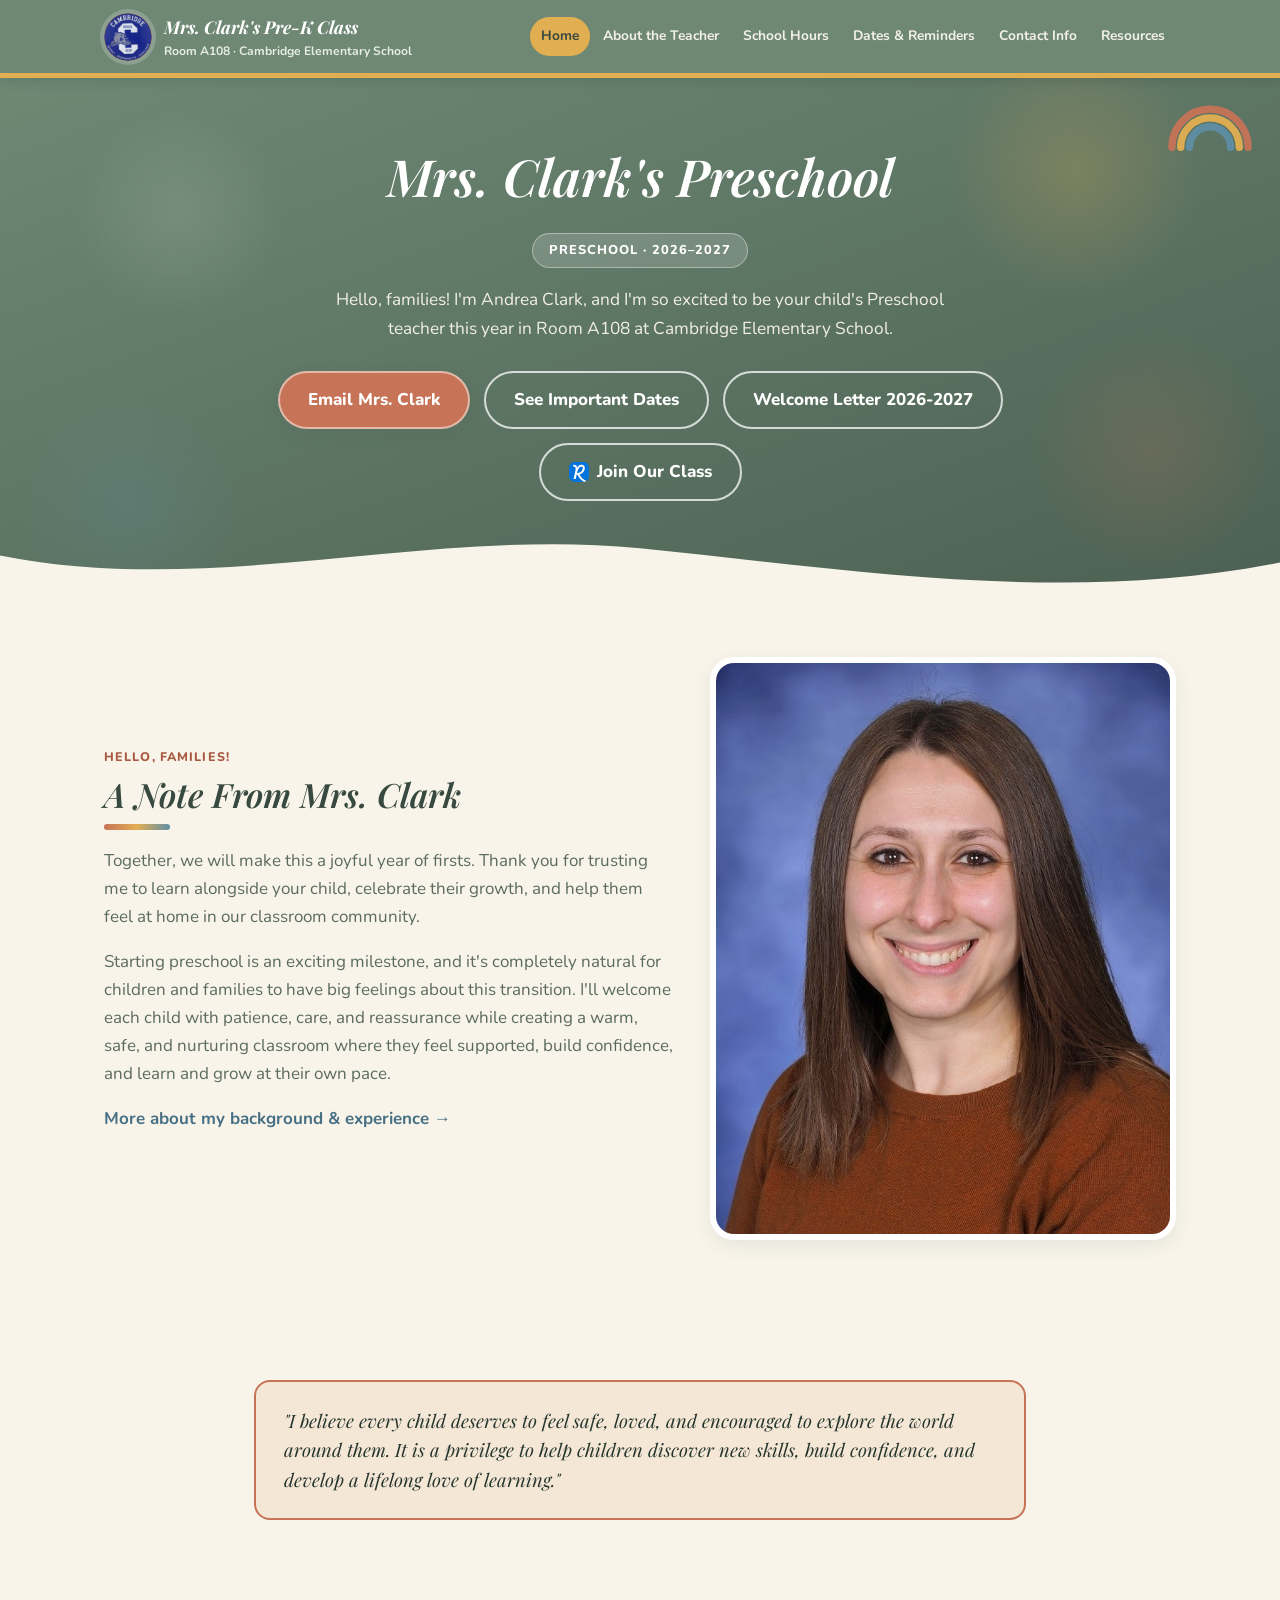
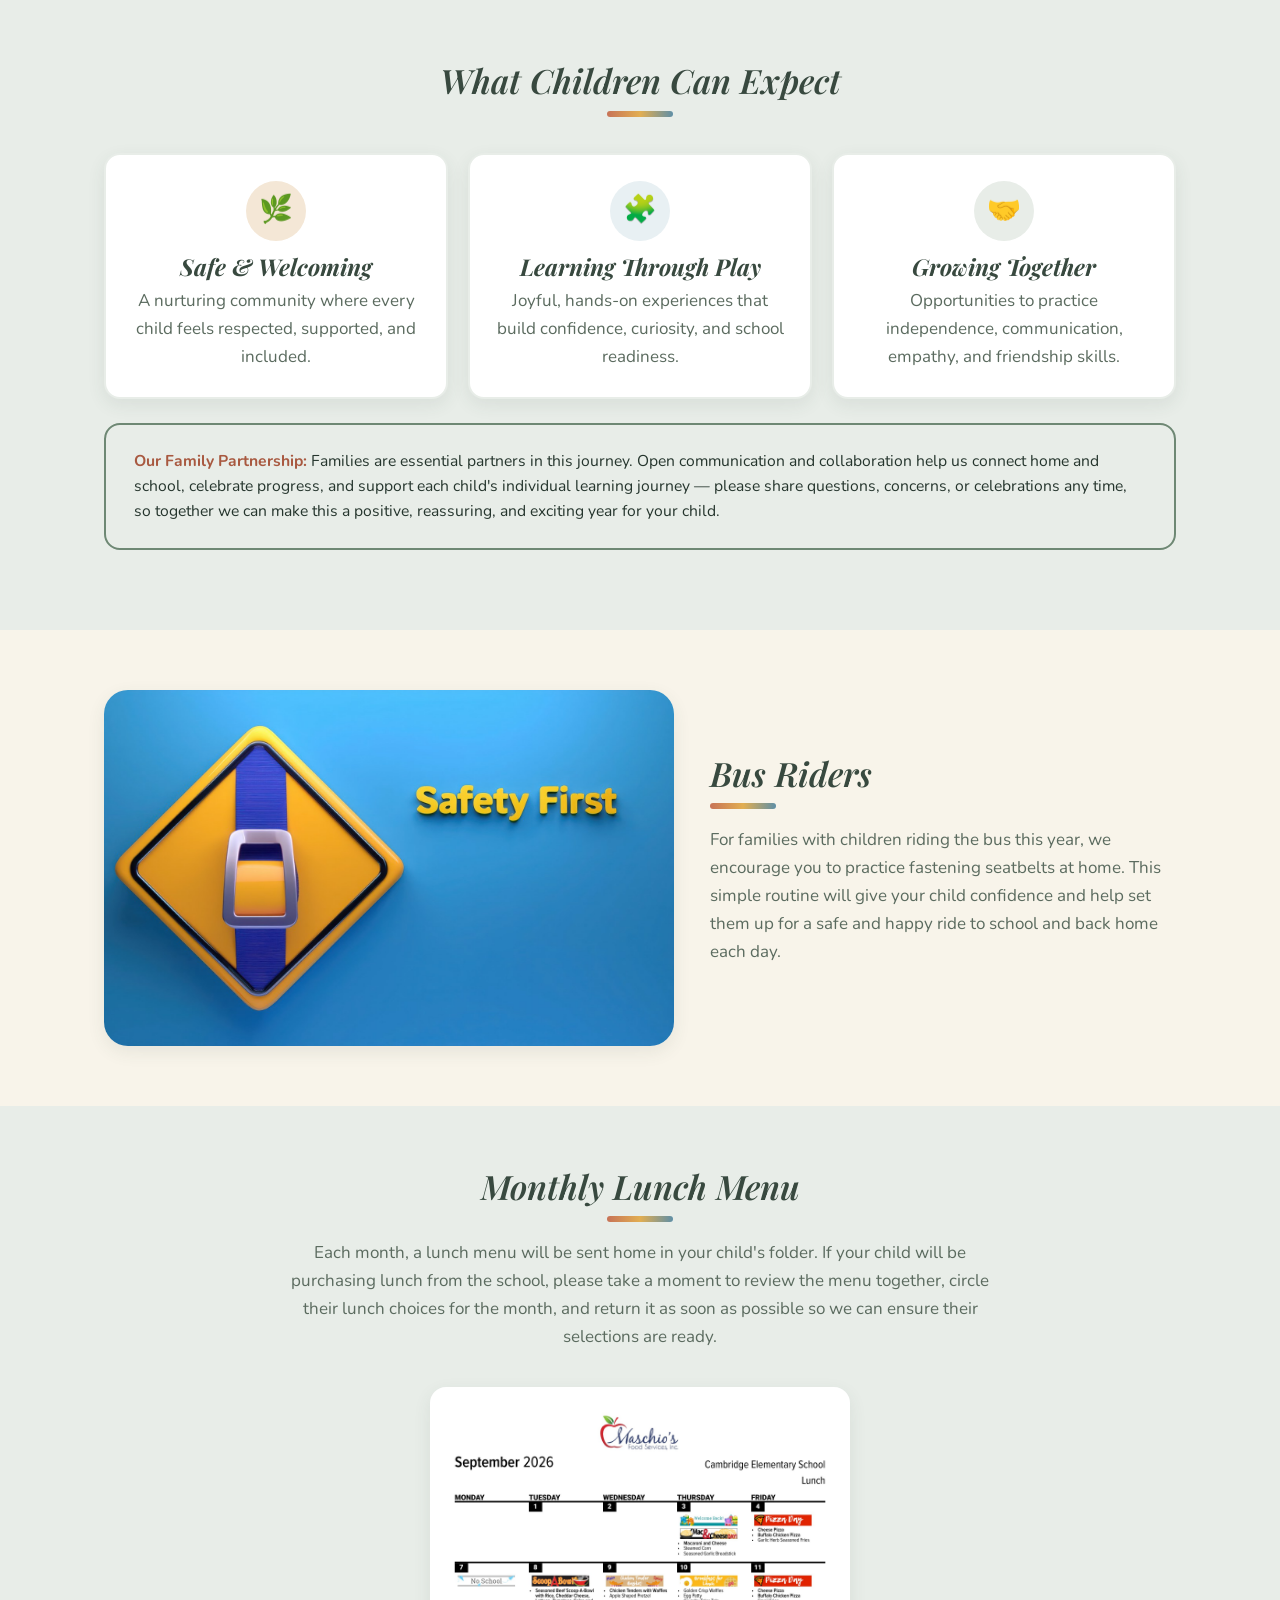
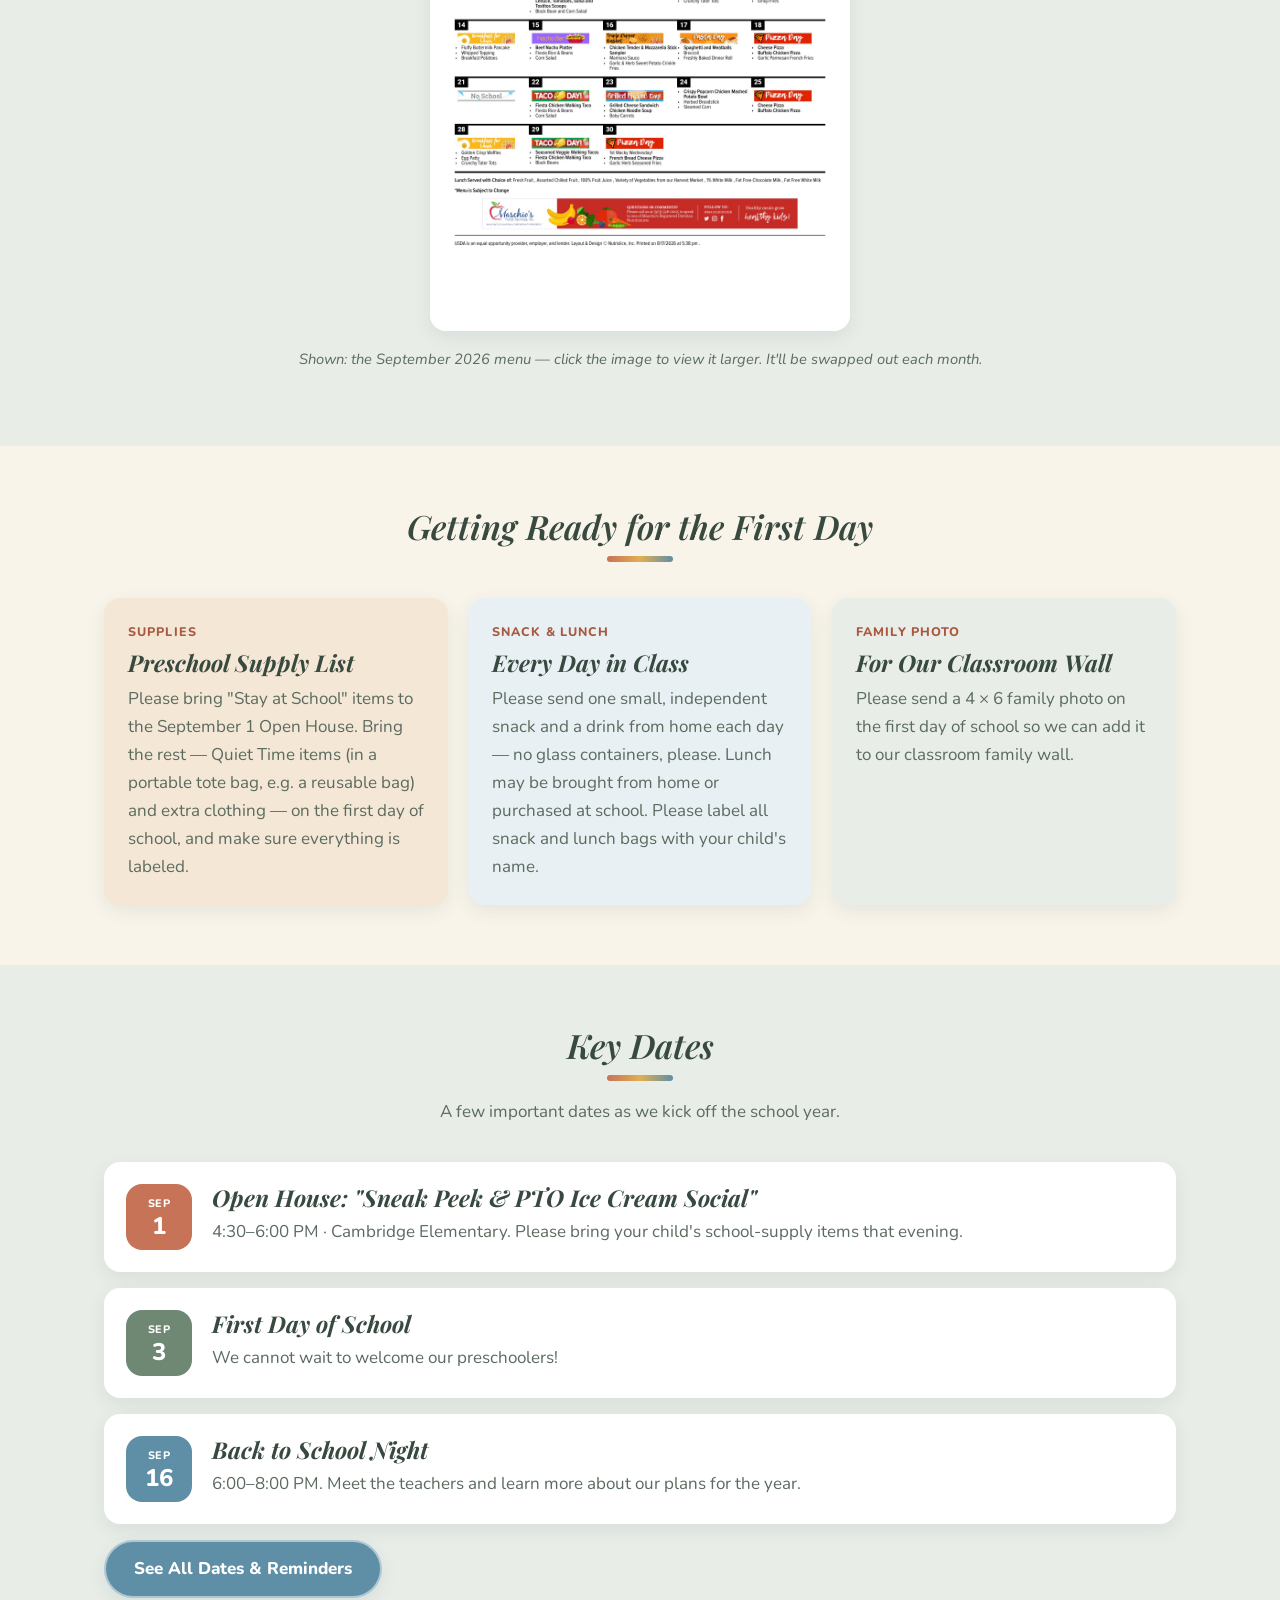
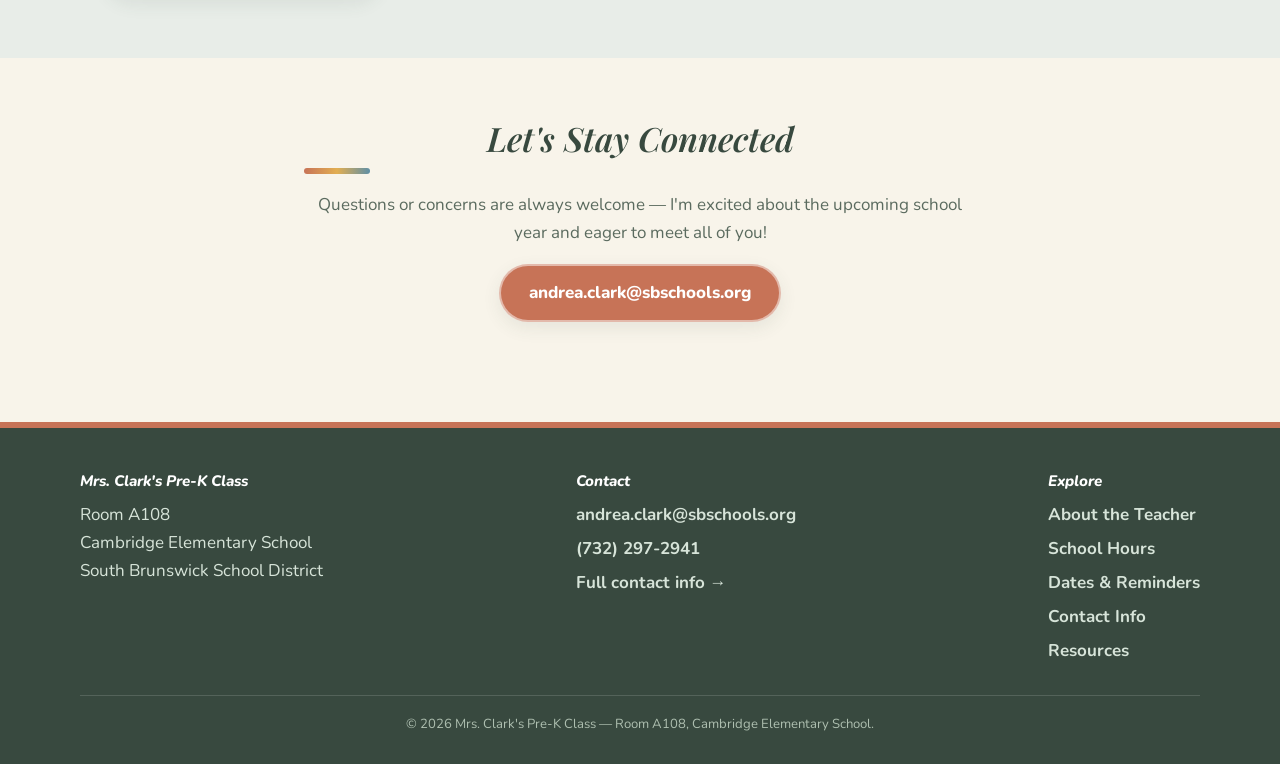
==== index.html @ 6cc3decf "Add files via upload" ====
<!DOCTYPE html>
<html lang="en">
<head>
  <meta charset="UTF-8">
  <meta name="viewport" content="width=device-width, initial-scale=1">

  <!-- Google tag (gtag.js) -->
  <script async src="https://www.googletagmanager.com/gtag/js?id=G-9L7TG3CD97"></script>
  <script>
    window.dataLayer = window.dataLayer || [];
    function gtag(){dataLayer.push(arguments);}
    gtag('js', new Date());

    gtag('config', 'G-9L7TG3CD97');
  </script>

  <link rel="icon" href='data:image/svg+xml,<svg xmlns="http://www.w3.org/2000/svg" viewBox="0 0 100 100"><text y=".9em" font-size="90">🌈</text></svg>'>
  <meta name="theme-color" content="#6e8874">
  <title>Mrs. Clark's Pre-K Class — Room A108 | Cambridge Elementary School</title>
  <meta name="description" content="Meet Mrs. Clark and welcome to Preschool, Room A108, Cambridge Elementary School, South Brunswick School District — 2026-2027.">
  <meta name="robots" content="noindex, nofollow, noarchive, noimageindex">
  <link rel="preconnect" href="https://fonts.googleapis.com">
  <link href="https://fonts.googleapis.com/css2?family=Nunito:wght@400;600;700;800&family=Playfair+Display:ital,wght@400;600;700&display=swap" rel="stylesheet">
  <link rel="stylesheet" href="assets/style.css">
</head>
<body>
  <a class="skip-link" href="#main">Skip to content</a>

  <header class="site-header">
    <div class="nav-bar">
      <a class="brand" href="index.html">
        <span class="brand-badge" aria-hidden="true"><img src="assets/img/cambridge-cougar-logo.png" alt="Cambridge Elementary Cougars logo" style="width:100%;height:100%;object-fit:cover;border-radius:50%;"></span>
        <span class="brand-text">
          <span class="brand-title">Mrs. Clark's Pre-K Class</span>
          <span class="brand-sub">Room A108 · Cambridge Elementary School</span>
        </span>
      </a>
      <button class="nav-toggle" aria-label="Toggle navigation" aria-expanded="false">☰ Menu</button>
      <nav class="main-nav" aria-label="Primary">
        <ul>
          <li><a href="index.html">Home</a></li>
          <li><a href="about.html">About the Teacher</a></li>
          <li><a href="school-hours.html">School Hours</a></li>
          <li><a href="dates-reminders.html">Dates &amp; Reminders</a></li>
          <li><a href="contact.html">Contact Info</a></li>
          <li><a href="resources.html">Resources</a></li>
        </ul>
      </nav>
    </div>
  </header>

  <main id="main">

    <section class="hero">
      <svg class="rainbow-deco" viewBox="0 0 120 70" width="88" height="52" xmlns="http://www.w3.org/2000/svg" aria-hidden="true" focusable="false">
        <path d="M8 64 A52 52 0 0 1 112 64" fill="none" stroke="#c77357" stroke-width="10" stroke-linecap="round"/>
        <path d="M20 64 A40 40 0 0 1 100 64" fill="none" stroke="#e2ae52" stroke-width="10" stroke-linecap="round"/>
        <path d="M32 64 A28 28 0 0 1 88 64" fill="none" stroke="#5f8fa6" stroke-width="10" stroke-linecap="round"/>
      </svg>
      <div class="hero-inner">
        <h1>Mrs. Clark's Preschool</h1>
        <span class="eyebrow">Preschool · 2026–2027</span>
        <p class="lead">Hello, families! I'm Andrea Clark, and I'm so excited to be your child's Preschool teacher this year in Room A108 at Cambridge Elementary School.</p>
        <div class="btn-row">
          <a class="btn" href="mailto:andrea.clark@sbschools.org">Email Mrs. Clark</a>
          <a class="btn btn-outline" href="dates-reminders.html">See Important Dates</a>
          <a class="btn btn-outline" href="assets/docs/welcome-letter-2026-2027.pdf" target="_blank" rel="noopener">Welcome Letter 2026-2027</a>
          <a class="btn btn-outline" href="https://www.remind.com/join/ee7f7a6" target="_blank" rel="noopener">
            <img src="assets/img/remind-logo.png" alt="" width="20" height="20" style="border-radius:5px; display:inline-block;">
            Join Our Class
          </a>
        </div>
      </div>
      <div class="hero-wave" aria-hidden="true">
        <svg viewBox="0 0 1440 80" preserveAspectRatio="none" xmlns="http://www.w3.org/2000/svg">
          <path d="M0,32 C240,80 480,0 720,24 C960,48 1200,88 1440,40 L1440,80 L0,80 Z" fill="#f8f4ea"></path>
        </svg>
      </div>
    </section>

    <section class="section">
      <div class="container">
        <div class="two-col">
          <div>
            <span class="eyebrow-label">Hello, Families!</span>
            <h2>A Note From Mrs. Clark</h2>
            <p>Together, we will make this a joyful year of firsts. Thank you for trusting me to learn alongside your child, celebrate their growth, and help them feel at home in our classroom community.</p>
            <p>Starting preschool is an exciting milestone, and it's completely natural for children and families to have big feelings about this transition. I'll welcome each child with patience, care, and reassurance while creating a warm, safe, and nurturing classroom where they feel supported, build confidence, and learn and grow at their own pace.</p>
            <p><a href="about.html">More about my background &amp; experience →</a></p>
          </div>
          <img src="assets/img/mrs-clark-photo.jpg" alt="Mrs. Andrea Clark, Preschool Teacher" style="border-radius: var(--radius-lg); box-shadow: var(--shadow-card); border: 6px solid var(--white); aspect-ratio: 4/5; object-fit: cover; width: 100%;">
        </div>
      </div>
    </section>

    <section class="section">
      <div class="container" style="max-width:820px;">
        <div class="notice">
          "I believe every child deserves to feel safe, loved, and encouraged to explore the world around them. It is a privilege to help children discover new skills, build confidence, and develop a lifelong love of learning."
        </div>
      </div>
    </section>

    <section class="section alt">
      <div class="container">
        <div class="section-head">
          <h2>What Children Can Expect</h2>
        </div>
        <div class="info-grid">
          <div class="info-card">
            <span class="ico">🌿</span>
            <h3>Safe &amp; Welcoming</h3>
            <p style="margin:0;">A nurturing community where every child feels respected, supported, and included.</p>
          </div>
          <div class="info-card">
            <span class="ico">🧩</span>
            <h3>Learning Through Play</h3>
            <p style="margin:0;">Joyful, hands-on experiences that build confidence, curiosity, and school readiness.</p>
          </div>
          <div class="info-card">
            <span class="ico">🤝</span>
            <h3>Growing Together</h3>
            <p style="margin:0;">Opportunities to practice independence, communication, empathy, and friendship skills.</p>
          </div>
        </div>
        <div class="notice plain" style="margin-top:24px;">
          <strong>Our Family Partnership:</strong> Families are essential partners in this journey. Open communication and collaboration help us connect home and school, celebrate progress, and support each child's individual learning journey — please share questions, concerns, or celebrations any time, so together we can make this a positive, reassuring, and exciting year for your child.
        </div>
      </div>
    </section>

    <section class="section">
      <div class="container">
        <div class="two-col">
          <img src="assets/img/bus-safety-first.jpg" alt="Safety First — buckle up seatbelt reminder" style="border-radius: var(--radius-lg); box-shadow: var(--shadow-card); width: 100%; aspect-ratio:16/10; object-fit: cover;">
          <div>
            <h2>Bus Riders</h2>
            <p>For families with children riding the bus this year, we encourage you to practice fastening seatbelts at home. This simple routine will give your child confidence and help set them up for a safe and happy ride to school and back home each day.</p>
          </div>
        </div>
      </div>
    </section>

    <section class="section alt">
      <div class="container">
        <div class="section-head">
          <h2>Monthly Lunch Menu</h2>
          <p>Each month, a lunch menu will be sent home in your child's folder. If your child will be purchasing lunch from the school, please take a moment to review the menu together, circle their lunch choices for the month, and return it as soon as possible so we can ensure their selections are ready.</p>
        </div>
        <a href="https://drive.google.com/file/d/1JPkrHawYGctj3LV858SD4v1z-2lKKpg9/view?usp=sharing" target="_blank" rel="noopener" style="max-width:420px; display:block; margin:0 auto;">
          <img src="assets/img/september-lunch-menu.jpg" alt="Cambridge Elementary School September 2026 Lunch Menu — click to view larger" style="width:100%; border-radius: var(--radius-md); box-shadow: var(--shadow-card);">
        </a>
        <p style="text-align:center; margin-top:16px; color:var(--ink-soft); font-size:0.92rem;"><em>Shown: the September 2026 menu — click the image to view it larger. It'll be swapped out each month.</em></p>
      </div>
    </section>

    <section class="section">
      <div class="container">
        <div class="section-head">
          <h2>Getting Ready for the First Day</h2>
        </div>
        <div class="pastel-grid">
          <div class="pastel-card peach">
            <span class="eyebrow-label">Supplies</span>
            <h3>Preschool Supply List</h3>
            <p>Please bring "Stay at School" items to the September 1 Open House. Bring the rest — Quiet Time items (in a portable tote bag, e.g. a reusable bag) and extra clothing — on the first day of school, and make sure everything is labeled.</p>
          </div>
          <div class="pastel-card blue">
            <span class="eyebrow-label">Snack &amp; Lunch</span>
            <h3>Every Day in Class</h3>
            <p>Please send one small, independent snack and a drink from home each day — no glass containers, please. Lunch may be brought from home or purchased at school. Please label all snack and lunch bags with your child's name.</p>
          </div>
          <div class="pastel-card mint">
            <span class="eyebrow-label">Family Photo</span>
            <h3>For Our Classroom Wall</h3>
            <p>Please send a 4 × 6 family photo on the first day of school so we can add it to our classroom family wall.</p>
          </div>
        </div>
      </div>
    </section>

    <section class="section alt">
      <div class="container">
        <div class="section-head">
          <h2>Key Dates</h2>
          <p>A few important dates as we kick off the school year.</p>
        </div>

        <div class="date-card">
          <div class="date-badge terracotta"><span class="dm">Sep</span><span class="dd">1</span></div>
          <div class="date-body">
            <h3>Open House: "Sneak Peek &amp; PTO Ice Cream Social"</h3>
            <p>4:30–6:00 PM · Cambridge Elementary. Please bring your child's school-supply items that evening.</p>
          </div>
        </div>

        <div class="date-card">
          <div class="date-badge sage"><span class="dm">Sep</span><span class="dd">3</span></div>
          <div class="date-body">
            <h3>First Day of School</h3>
            <p>We cannot wait to welcome our preschoolers!</p>
          </div>
        </div>

        <div class="date-card">
          <div class="date-badge dusty-blue"><span class="dm">Sep</span><span class="dd">16</span></div>
          <div class="date-body">
            <h3>Back to School Night</h3>
            <p>6:00–8:00 PM. Meet the teachers and learn more about our plans for the year.</p>
          </div>
        </div>

        <div class="btn-row" style="margin-top:8px; justify-content:flex-start;">
          <a class="btn" href="dates-reminders.html" style="background:var(--dusty-blue); color:#fff;">See All Dates &amp; Reminders</a>
        </div>
      </div>
    </section>

    <section class="section">
      <div class="container" style="max-width:720px; text-align:center;">
        <h2>Let's Stay Connected</h2>
        <p>Questions or concerns are always welcome — I'm excited about the upcoming school year and eager to meet all of you!</p>
        <div class="btn-row">
          <a class="btn" href="mailto:andrea.clark@sbschools.org">andrea.clark@sbschools.org</a>
        </div>
      </div>
    </section>

  </main>

  <footer class="site-footer">
    <div class="footer-inner">
      <div class="footer-col">
        <h4>Mrs. Clark's Pre-K Class</h4>
        <p style="color:#d7e4d9; margin:0;">Room A108<br>Cambridge Elementary School<br>South Brunswick School District</p>
      </div>
      <div class="footer-col">
        <h4>Contact</h4>
        <a href="mailto:andrea.clark@sbschools.org">andrea.clark@sbschools.org</a>
        <a href="tel:+17322972941">(732) 297-2941</a>
        <a href="contact.html">Full contact info →</a>
      </div>
      <div class="footer-col">
        <h4>Explore</h4>
        <a href="about.html">About the Teacher</a>
        <a href="school-hours.html">School Hours</a>
        <a href="dates-reminders.html">Dates &amp; Reminders</a>
        <a href="contact.html">Contact Info</a>
        <a href="resources.html">Resources</a>
      </div>
    </div>
    <div class="footer-bottom">
      &copy; <span id="year"></span> Mrs. Clark's Pre-K Class — Room A108, Cambridge Elementary School.
    </div>
  </footer>

  <script src="assets/main.js"></script>
  <script>document.getElementById('year').textContent = new Date().getFullYear();</script>
</body>
</html>
---- assets/style.css ----
/* =========================================================
   Mrs. Clark's Pre-K Class — Room A108
   Cambridge Elementary School, South Brunswick School District
   Boho, muted, preschool-friendly theme — palette pulled from the
   2026-2027 Welcome Letter (sage, terracotta, mustard, dusty blue).
   ========================================================= */

:root {
  --sage: #6e8874;
  --sage-dark: #4c6153;
  --sage-deep: #38493f;
  --terracotta: #c77357;
  --terracotta-dark: #a85940;
  --mustard: #e2ae52;
  --mustard-dark: #c68f37;
  --dusty-blue: #5f8fa6;
  --dusty-blue-dark: #477084;

  --cream: #f8f4ea;
  --pastel-mint: #e8ede8;
  --pastel-peach: #f4e7d6;
  --pastel-blue: #e8f0f3;
  --pastel-blush: #f7e9df;

  --ink: #25352d;
  --ink-soft: #5b6b5f;
  --white: #ffffff;

  --radius-lg: 24px;
  --radius-md: 16px;
  --radius-sm: 10px;
  --shadow-soft: 0 14px 32px rgba(56, 73, 63, 0.14);
  --shadow-card: 0 6px 18px rgba(56, 73, 63, 0.09);
  --max-width: 1120px;
}

* { box-sizing: border-box; }

html { scroll-behavior: smooth; }

body {
  margin: 0;
  font-family: "Nunito", "Segoe UI", Roboto, Helvetica, Arial, sans-serif;
  font-size: 17px;
  color: var(--ink);
  background: var(--cream);
  line-height: 1.65;
  -webkit-font-smoothing: antialiased;
}

h1, h2, h3, h4 {
  font-family: "Playfair Display", "Georgia", serif;
  font-style: italic;
  font-weight: 600;
  color: var(--sage-deep);
  line-height: 1.2;
  margin: 0 0 0.5em;
}

h1 { font-size: clamp(2.2rem, 4vw, 3.2rem); }
h2 { font-size: clamp(1.55rem, 3vw, 2.1rem); }
h3 { font-size: clamp(1.2rem, 2vw, 1.45rem); font-weight: 700; }

/* Soft rainbow squiggle under h2 — echoes the letter's rainbow mark */
h2::after {
  content: "";
  display: block;
  width: 66px;
  height: 6px;
  margin-top: 10px;
  border-radius: 999px;
  background: linear-gradient(90deg, var(--terracotta), var(--mustard), var(--dusty-blue));
}

.section-head h2::after { margin-left: auto; margin-right: auto; }
.card h2::after, .notice h2::after { display: none; }

p { margin: 0 0 1em; color: var(--ink-soft); }

a { color: var(--dusty-blue-dark); text-decoration: none; font-weight: 700; }
a:hover { text-decoration: underline; }

img { max-width: 100%; display: block; }

.container {
  max-width: var(--max-width);
  margin: 0 auto;
  padding: 0 24px;
}

.eyebrow-label {
  font-family: "Nunito", sans-serif;
  font-style: normal;
  font-weight: 800;
  font-size: 0.78rem;
  letter-spacing: 0.09em;
  text-transform: uppercase;
  color: var(--terracotta-dark);
  display: block;
  margin-bottom: 6px;
}

/* -------------------- Skip link -------------------- */
.skip-link {
  position: absolute;
  left: -999px;
  top: 0;
  background: var(--sage-deep);
  color: #fff;
  padding: 10px 16px;
  border-radius: 0 0 8px 0;
  z-index: 1000;
}
.skip-link:focus {
  left: 0;
}

/* -------------------- Header / Nav -------------------- */
.site-header {
  background: var(--sage);
  color: var(--white);
  position: sticky;
  top: 0;
  z-index: 100;
  box-shadow: 0 2px 12px rgba(0,0,0,0.12);
  border-bottom: 5px solid var(--mustard);
}

.nav-bar {
  display: flex;
  align-items: center;
  justify-content: space-between;
  gap: 16px;
  padding: 12px 24px;
  max-width: var(--max-width);
  margin: 0 auto;
}

.brand {
  display: flex;
  align-items: center;
  gap: 12px;
  color: var(--white);
  text-decoration: none;
}

.brand:hover { text-decoration: none; }

.brand-badge {
  width: 48px;
  height: 48px;
  border-radius: 50%;
  background: var(--mustard);
  color: var(--sage-deep);
  display: flex;
  align-items: center;
  justify-content: center;
  font-family: "Playfair Display", serif;
  font-style: italic;
  font-weight: 700;
  font-size: 1.2rem;
  flex-shrink: 0;
  box-shadow: 0 0 0 4px rgba(255,255,255,0.2);
}

.brand-text .brand-title {
  display: block;
  font-family: "Playfair Display", serif;
  font-style: italic;
  font-weight: 700;
  font-size: 1.1rem;
  color: var(--white);
}

.brand-text .brand-sub {
  display: block;
  font-family: "Nunito", sans-serif;
  font-size: 0.76rem;
  color: #e6ede4;
}

.nav-toggle {
  display: none;
  background: none;
  border: 2px solid rgba(255,255,255,0.4);
  border-radius: var(--radius-sm);
  color: var(--white);
  padding: 8px 10px;
  cursor: pointer;
  font-weight: 700;
}

.main-nav ul {
  list-style: none;
  display: flex;
  flex-wrap: wrap;
  gap: 2px;
  margin: 0;
  padding: 0;
}

.main-nav a {
  color: #f3f1e7;
  text-decoration: none;
  padding: 8px 11px;
  border-radius: 999px;
  font-weight: 700;
  font-size: 0.86rem;
  white-space: nowrap;
  transition: background 0.15s ease, color 0.15s ease, transform 0.15s ease;
  display: inline-block;
}

.main-nav a:hover,
.main-nav a:focus {
  background: rgba(255,255,255,0.16);
  text-decoration: none;
  transform: translateY(-1px);
}

.main-nav a.active {
  background: var(--mustard);
  color: var(--sage-deep);
}

/* -------------------- Hero -------------------- */
.hero {
  position: relative;
  color: var(--white);
  background: linear-gradient(160deg, var(--sage) 0%, var(--sage-dark) 100%);
  overflow: hidden;
}

.hero::after {
  content: "";
  position: absolute;
  inset: 0;
  background-image:
    radial-gradient(circle at 14% 26%, rgba(255,255,255,0.10) 0, transparent 9%),
    radial-gradient(circle at 84% 18%, rgba(226,174,82,0.22) 0, transparent 11%),
    radial-gradient(circle at 90% 72%, rgba(199,115,87,0.18) 0, transparent 10%),
    radial-gradient(circle at 10% 82%, rgba(95,143,166,0.20) 0, transparent 9%);
  pointer-events: none;
}

/* Soft wave divider along the bottom of the hero, in the page cream color */
.hero-wave {
  position: absolute;
  left: 0;
  right: 0;
  bottom: -1px;
  line-height: 0;
  z-index: 1;
}

.hero-wave svg { width: 100%; height: auto; display: block; }

.rainbow-deco {
  position: absolute;
  top: 22px;
  right: 26px;
  z-index: 1;
  opacity: 0.95;
}

@media (max-width: 640px) {
  .rainbow-deco { width: 64px; height: auto; top: 14px; right: 16px; }
}

.hero-inner {
  position: relative;
  z-index: 2;
  padding: 68px 24px 96px;
  text-align: center;
  max-width: 840px;
  margin: 0 auto;
}

.hero h1 { color: var(--white); }

.hero .eyebrow {
  display: inline-block;
  background: rgba(255,255,255,0.16);
  border: 1px solid rgba(255,255,255,0.38);
  padding: 6px 16px;
  border-radius: 999px;
  font-family: "Nunito", sans-serif;
  font-style: normal;
  font-weight: 800;
  font-size: 0.8rem;
  letter-spacing: 0.08em;
  text-transform: uppercase;
  margin-bottom: 18px;
}

.hero p.lead {
  color: #f2efe6;
  font-size: 1.08rem;
  max-width: 640px;
  margin: 0 auto 28px;
}

.page-hero {
  padding: 48px 24px 24px;
  text-align: center;
}

.page-hero .eyebrow { margin-bottom: 14px; }

/* -------------------- Buttons -------------------- */
.btn {
  display: inline-flex;
  align-items: center;
  gap: 8px;
  background: var(--terracotta);
  color: var(--white);
  font-family: "Nunito", sans-serif;
  font-weight: 800;
  padding: 13px 28px;
  border-radius: 999px;
  box-shadow: var(--shadow-card);
  transition: transform 0.15s ease, box-shadow 0.15s ease, background 0.15s ease;
  border: 2px solid rgba(255,255,255,0.5);
}

.btn:hover {
  background: var(--terracotta-dark);
  transform: translateY(-3px);
  text-decoration: none;
  box-shadow: var(--shadow-soft);
}

.btn.btn-outline {
  background: transparent;
  color: var(--white);
  border: 2px solid rgba(255,255,255,0.75);
  box-shadow: none;
}

.btn.btn-outline:hover {
  background: rgba(255,255,255,0.16);
}

.btn-row {
  display: flex;
  flex-wrap: wrap;
  gap: 14px;
  justify-content: center;
  margin-top: 8px;
}

/* -------------------- Resource links -------------------- */
.link-list {
  display: grid;
  grid-template-columns: repeat(auto-fit, minmax(240px, 1fr));
  gap: 16px;
  margin: 24px 0;
}

.link-card {
  display: flex;
  align-items: center;
  gap: 14px;
  background: var(--white);
  border: 2px solid var(--pastel-mint);
  border-radius: var(--radius-md);
  padding: 18px 20px;
  box-shadow: var(--shadow-card);
  font-weight: 800;
  color: var(--sage-deep);
  transition: transform 0.15s ease, border-color 0.15s ease;
}

.link-card:hover {
  border-color: var(--terracotta);
  text-decoration: none;
  transform: translateY(-3px);
}

.link-card .ico {
  font-size: 1.5rem;
  width: 46px;
  height: 46px;
  flex-shrink: 0;
  border-radius: 50%;
  display: inline-flex;
  align-items: center;
  justify-content: center;
  background: var(--pastel-blue);
}

.link-list .link-card:nth-child(3n+1) .ico { background: var(--pastel-peach); }
.link-list .link-card:nth-child(3n+2) .ico { background: var(--pastel-blue); }
.link-list .link-card:nth-child(3n+3) .ico { background: var(--pastel-mint); }

/* -------------------- Sections -------------------- */
.section {
  padding: 60px 24px;
  position: relative;
}

.section.alt {
  background: var(--pastel-mint);
}

.section-head {
  text-align: center;
  max-width: 700px;
  margin: 0 auto 36px;
}

.card {
  background: var(--white);
  border-radius: var(--radius-lg);
  padding: 32px;
  box-shadow: var(--shadow-card);
  border: 2px solid var(--pastel-mint);
  border-top: 6px solid var(--mustard);
}

.two-col {
  display: grid;
  grid-template-columns: 1.1fr 0.9fr;
  gap: 36px;
  align-items: center;
}

@media (max-width: 800px) {
  .two-col { grid-template-columns: 1fr; }
}

/* -------------------- Placeholder image tiles -------------------- */
.placeholder-tile {
  position: relative;
  border-radius: var(--radius-md);
  background: repeating-linear-gradient(135deg, var(--pastel-blue) 0 14px, #f6faf9 14px 28px);
  border: 3px dashed var(--terracotta);
  display: flex;
  flex-direction: column;
  align-items: center;
  justify-content: center;
  color: var(--ink-soft);
  font-weight: 700;
  text-align: center;
  padding: 18px;
  min-height: 160px;
  aspect-ratio: 4 / 3;
}

.placeholder-tile::before {
  content: "🖼️";
  font-size: 2.1rem;
  margin-bottom: 8px;
}

.placeholder-tile .ph-label {
  background: rgba(255,255,255,0.92);
  border-radius: var(--radius-sm);
  padding: 8px 12px;
  font-size: 0.85rem;
  max-width: 90%;
}

.gallery-grid {
  display: grid;
  grid-template-columns: repeat(auto-fill, minmax(180px, 1fr));
  gap: 16px;
  margin: 20px 0 8px;
}

.gallery-grid .placeholder-tile:nth-child(4n+1) { border-color: var(--terracotta); }
.gallery-grid .placeholder-tile:nth-child(4n+2) { border-color: var(--mustard-dark); }
.gallery-grid .placeholder-tile:nth-child(4n+3) { border-color: var(--sage); }
.gallery-grid .placeholder-tile:nth-child(4n+4) { border-color: var(--dusty-blue); }

/* -------------------- Info cards (education, experience, hours, etc.) -------------------- */
.info-grid {
  display: grid;
  grid-template-columns: repeat(auto-fit, minmax(240px, 1fr));
  gap: 20px;
  margin-top: 28px;
}

.info-card {
  background: var(--white);
  border-radius: var(--radius-md);
  padding: 26px;
  box-shadow: var(--shadow-card);
  border: 2px solid var(--pastel-mint);
  text-align: center;
}

.info-card .ico {
  font-size: 1.7rem;
  margin: 0 auto 12px;
  display: flex;
  align-items: center;
  justify-content: center;
  width: 60px;
  height: 60px;
  border-radius: 50%;
}

.info-grid .info-card:nth-child(3n+1) .ico { background: var(--pastel-peach); }
.info-grid .info-card:nth-child(3n+2) .ico { background: var(--pastel-blue); }
.info-grid .info-card:nth-child(3n+3) .ico { background: var(--pastel-mint); }

.info-card h3 { margin-bottom: 6px; }

.pastel-card {
  border-radius: var(--radius-md);
  padding: 24px;
  box-shadow: var(--shadow-card);
}
.pastel-card.peach { background: var(--pastel-peach); }
.pastel-card.blue { background: var(--pastel-blue); }
.pastel-card.mint { background: var(--pastel-mint); }
.pastel-card.blush { background: var(--pastel-blush); }
.pastel-card h3 { margin-bottom: 8px; }
.pastel-card p:last-child { margin-bottom: 0; }

.pastel-grid {
  display: grid;
  grid-template-columns: repeat(auto-fit, minmax(240px, 1fr));
  gap: 20px;
  margin-top: 8px;
}

/* -------------------- Quote / note callout -------------------- */
.notice {
  border-radius: var(--radius-md);
  padding: 24px 28px;
  background: var(--pastel-peach);
  border: 2px solid var(--terracotta);
  color: var(--ink);
  margin: 20px 0;
  font-family: "Playfair Display", serif;
  font-style: italic;
  font-size: 1.15rem;
  line-height: 1.6;
}

.notice strong { color: var(--terracotta-dark); }

.notice.info {
  background: var(--pastel-blue);
  border-color: var(--dusty-blue);
  font-family: "Nunito", sans-serif;
  font-style: normal;
  font-size: 1rem;
}
.notice.info strong { color: var(--dusty-blue-dark); }

.notice.plain {
  font-family: "Nunito", sans-serif;
  font-style: normal;
  font-size: 0.98rem;
  background: var(--pastel-mint);
  border-color: var(--sage);
}

/* -------------------- Date cards (Dates & Reminders) -------------------- */
.date-card {
  display: flex;
  gap: 20px;
  align-items: flex-start;
  background: var(--white);
  border-radius: var(--radius-md);
  padding: 22px;
  box-shadow: var(--shadow-card);
  margin-bottom: 16px;
}

.date-badge {
  width: 66px;
  height: 66px;
  border-radius: 16px;
  color: #fff;
  display: flex;
  flex-direction: column;
  align-items: center;
  justify-content: center;
  flex-shrink: 0;
  font-family: "Nunito", sans-serif;
}

.date-badge .dm {
  font-size: 0.68rem;
  font-weight: 800;
  letter-spacing: 0.06em;
  text-transform: uppercase;
}

.date-badge .dd {
  font-size: 1.5rem;
  font-weight: 800;
  line-height: 1.1;
}

.date-badge.terracotta { background: var(--terracotta); }
.date-badge.sage { background: var(--sage); }
.date-badge.dusty-blue { background: var(--dusty-blue); }

.date-body h3 { margin-bottom: 6px; }
.date-body p { margin-bottom: 0; }

@media (max-width: 560px) {
  .date-card { flex-direction: column; align-items: flex-start; }
}

/* -------------------- Footer -------------------- */
.site-footer {
  background: var(--sage-deep);
  color: #dce6de;
  padding: 44px 24px 28px;
  margin-top: 40px;
  border-top: 6px solid var(--terracotta);
}

.footer-inner {
  max-width: var(--max-width);
  margin: 0 auto;
  display: flex;
  flex-wrap: wrap;
  gap: 24px;
  justify-content: space-between;
}

.footer-col h4 {
  color: #fff;
  font-family: "Nunito", sans-serif;
  font-weight: 800;
  font-size: 0.95rem;
  margin-bottom: 10px;
}

.footer-col a {
  color: #d7e4d9;
  display: block;
  margin-bottom: 6px;
  font-weight: 700;
}

.footer-bottom {
  max-width: var(--max-width);
  margin: 24px auto 0;
  padding-top: 18px;
  border-top: 1px solid rgba(255,255,255,0.14);
  font-size: 0.82rem;
  color: #aebfb0;
  text-align: center;
}

@media (prefers-reduced-motion: reduce) {
  * { scroll-behavior: auto; }
}

/* -------------------- Responsive nav -------------------- */
@media (max-width: 860px) {
  .nav-toggle { display: inline-flex; align-items: center; justify-content: center; }

  .main-nav {
    display: none;
    width: 100%;
    order: 3;
  }

  .main-nav.open { display: block; }

  .main-nav ul {
    flex-direction: column;
    gap: 2px;
    padding: 10px 0 4px;
  }

  .main-nav a { display: block; }

  .nav-bar { flex-wrap: wrap; }
}
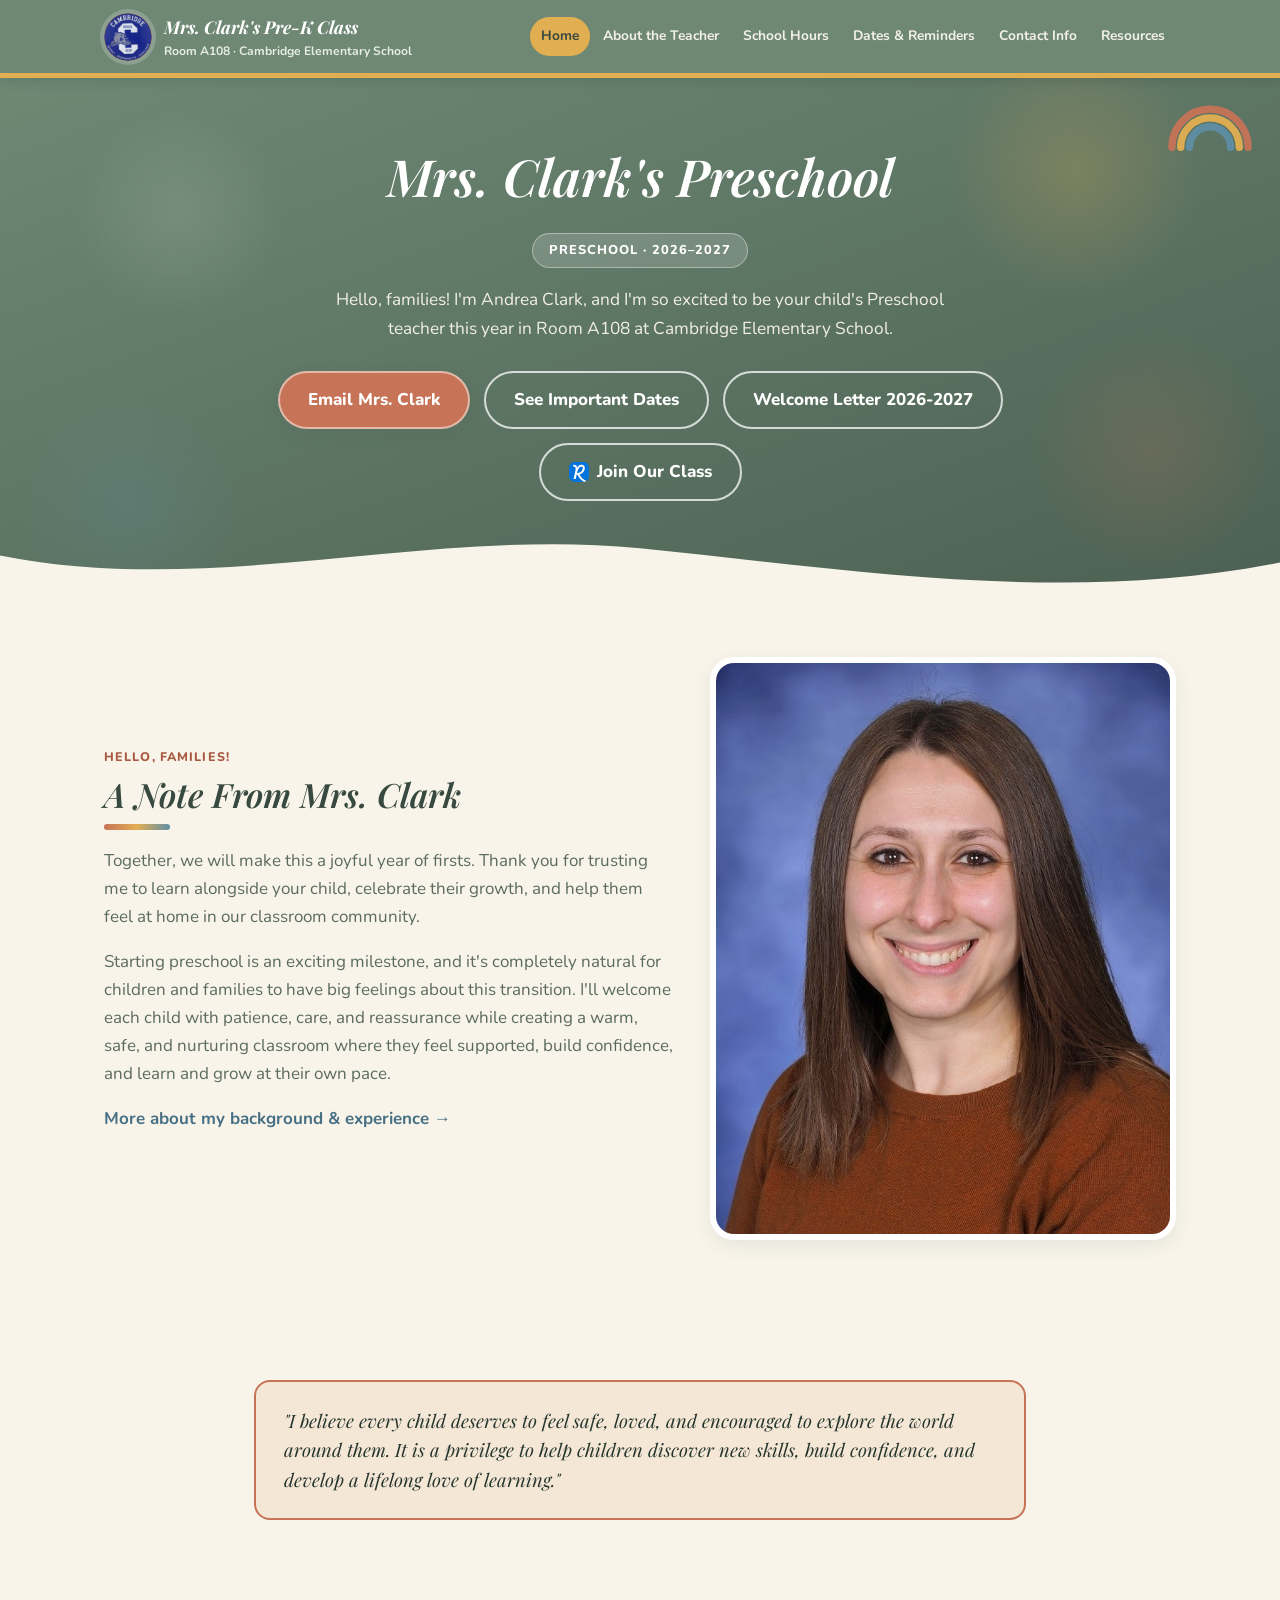
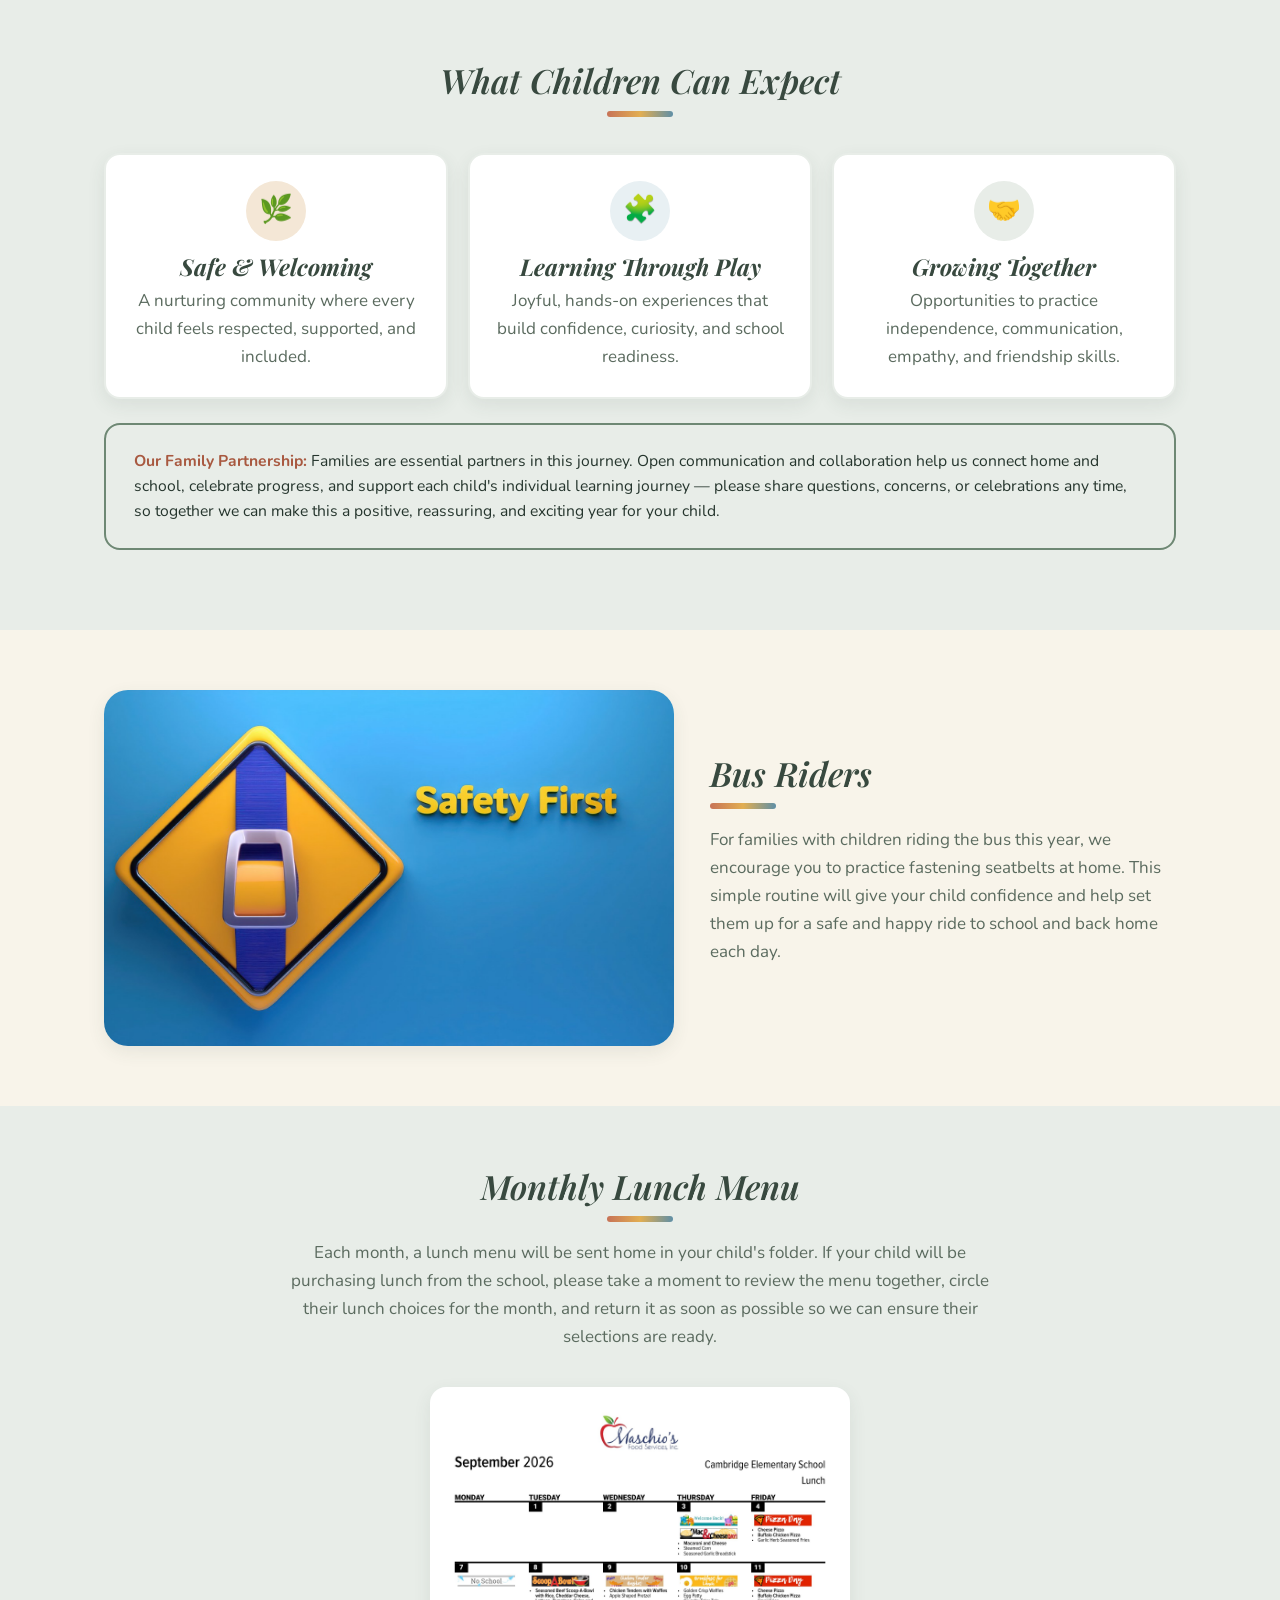
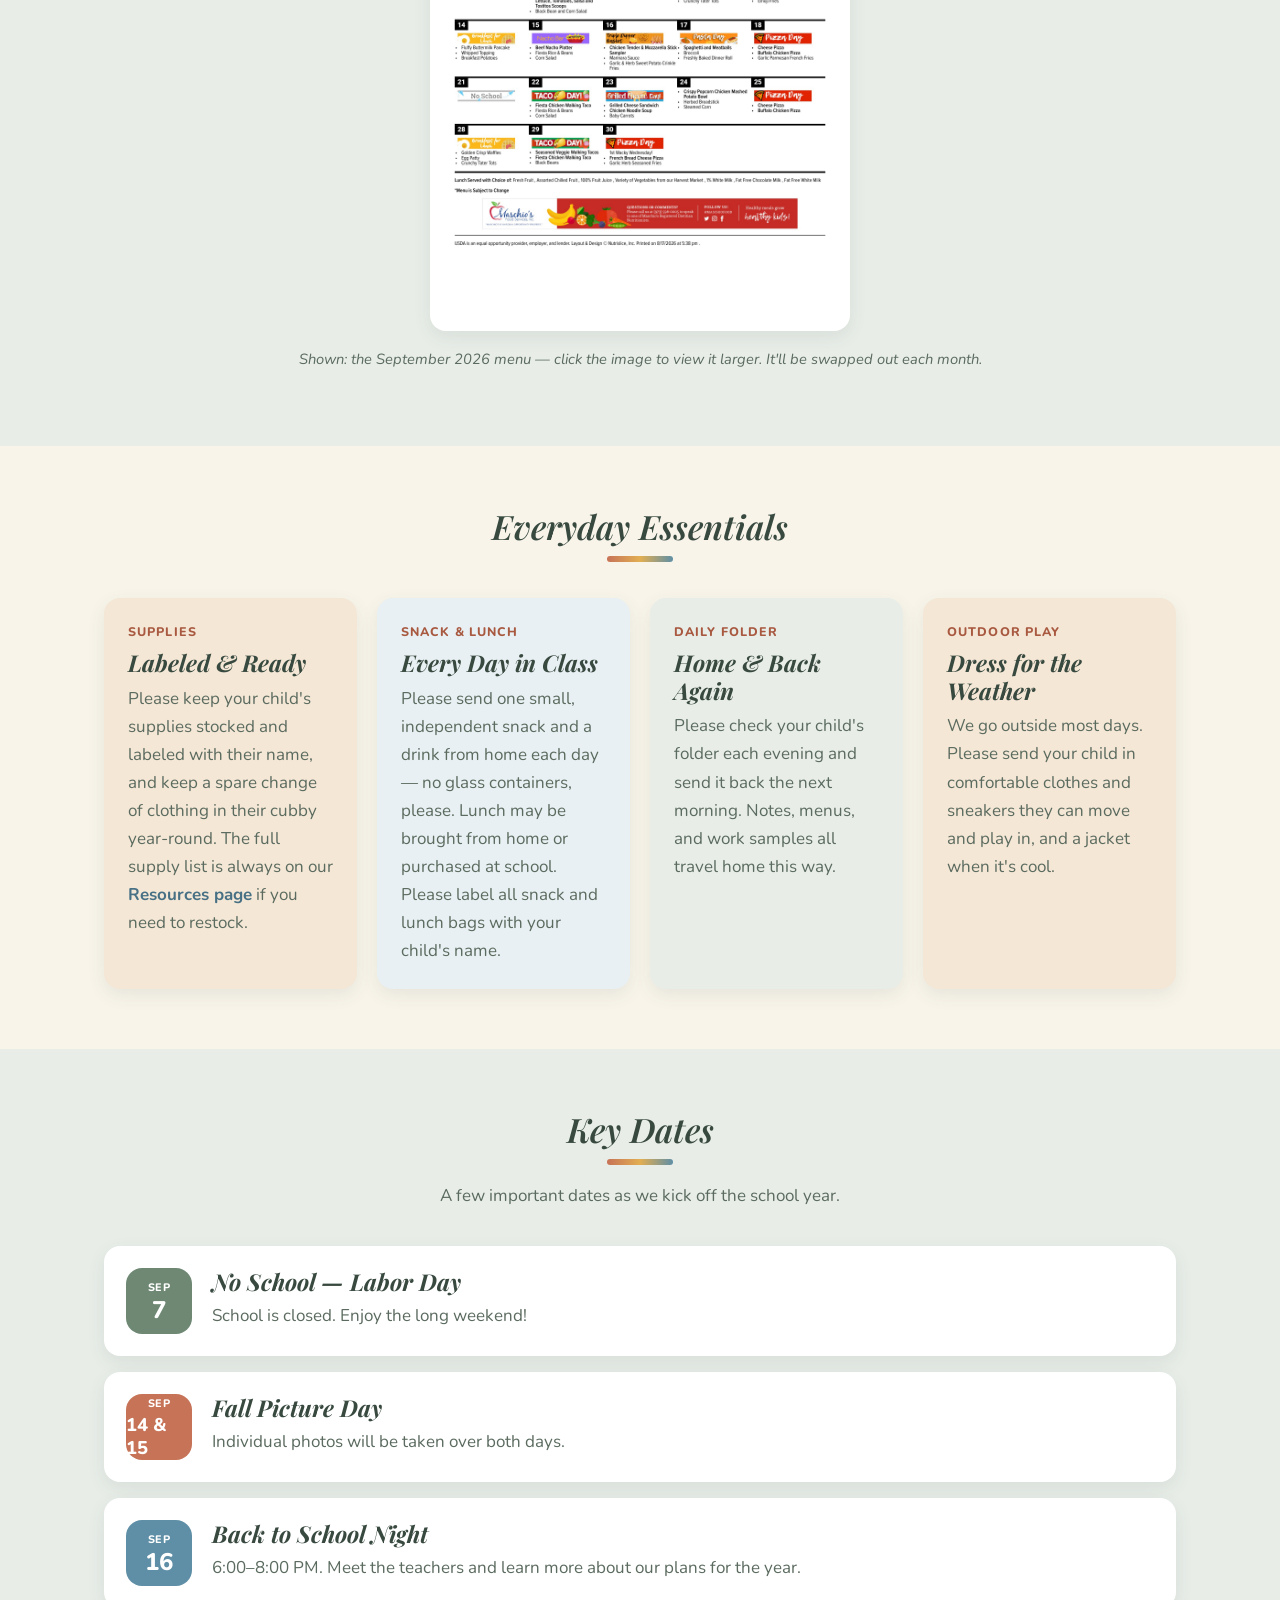
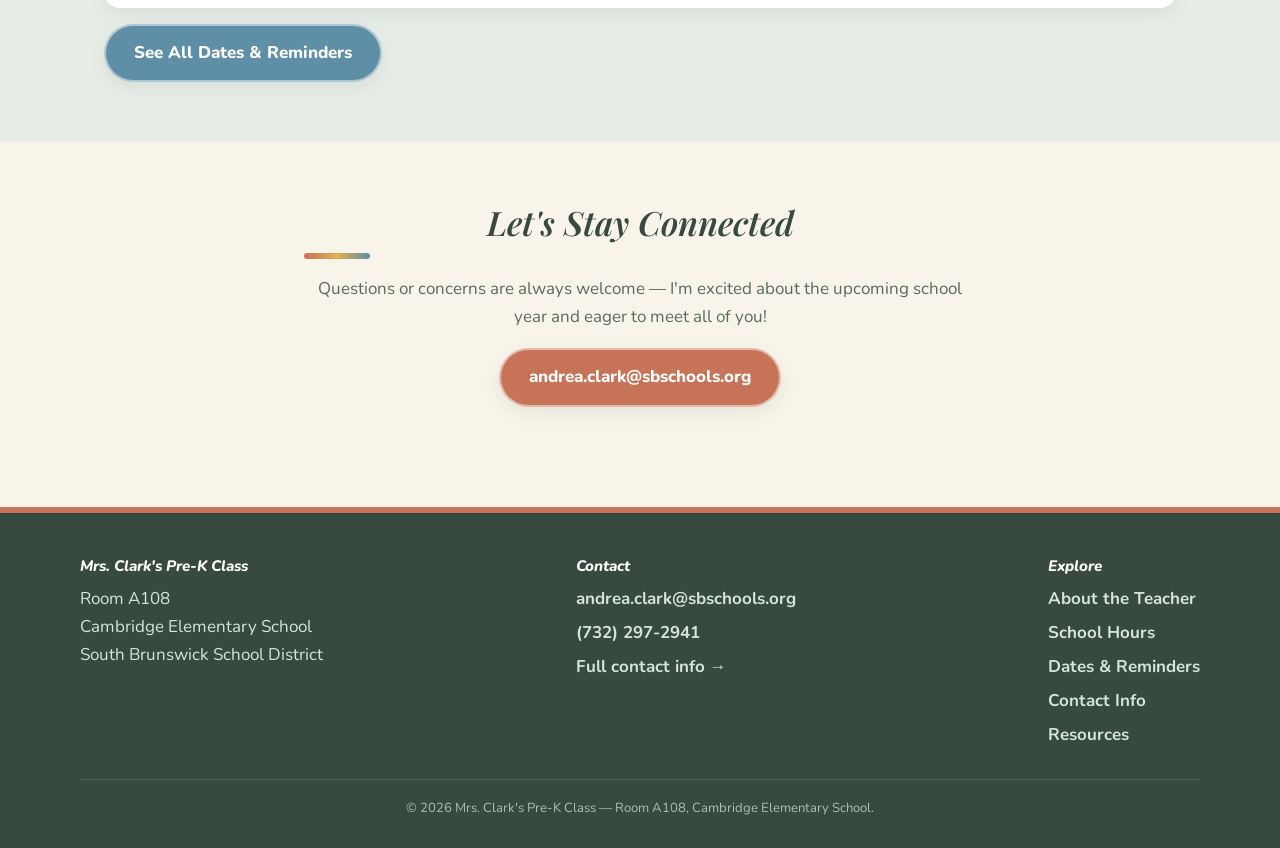
==== commit 9db1f4e3: "Add files via upload" ====
--- a/index.html
+++ b/index.html
@@ -157,13 +157,13 @@
     <section class="section">
       <div class="container">
         <div class="section-head">
-          <h2>Getting Ready for the First Day</h2>
-        </div>
-        <div class="pastel-grid">
+          <h2>Everyday Essentials</h2>
+        </div>
+        <div class="pastel-grid" style="grid-template-columns:repeat(auto-fit,minmax(220px,1fr));">
           <div class="pastel-card peach">
             <span class="eyebrow-label">Supplies</span>
-            <h3>Preschool Supply List</h3>
-            <p>Please bring "Stay at School" items to the September 1 Open House. Bring the rest — Quiet Time items (in a portable tote bag, e.g. a reusable bag) and extra clothing — on the first day of school, and make sure everything is labeled.</p>
+            <h3>Labeled &amp; Ready</h3>
+            <p>Please keep your child's supplies stocked and labeled with their name, and keep a spare change of clothing in their cubby year-round. The full supply list is always on our <a href="resources.html">Resources page</a> if you need to restock.</p>
           </div>
           <div class="pastel-card blue">
             <span class="eyebrow-label">Snack &amp; Lunch</span>
@@ -171,9 +171,14 @@
             <p>Please send one small, independent snack and a drink from home each day — no glass containers, please. Lunch may be brought from home or purchased at school. Please label all snack and lunch bags with your child's name.</p>
           </div>
           <div class="pastel-card mint">
-            <span class="eyebrow-label">Family Photo</span>
-            <h3>For Our Classroom Wall</h3>
-            <p>Please send a 4 × 6 family photo on the first day of school so we can add it to our classroom family wall.</p>
+            <span class="eyebrow-label">Daily Folder</span>
+            <h3>Home &amp; Back Again</h3>
+            <p>Please check your child's folder each evening and send it back the next morning. Notes, menus, and work samples all travel home this way.</p>
+          </div>
+          <div class="pastel-card peach">
+            <span class="eyebrow-label">Outdoor Play</span>
+            <h3>Dress for the Weather</h3>
+            <p>We go outside most days. Please send your child in comfortable clothes and sneakers they can move and play in, and a jacket when it's cool.</p>
           </div>
         </div>
       </div>
@@ -187,18 +192,18 @@
         </div>
 
         <div class="date-card">
-          <div class="date-badge terracotta"><span class="dm">Sep</span><span class="dd">1</span></div>
+          <div class="date-badge sage"><span class="dm">Sep</span><span class="dd">7</span></div>
           <div class="date-body">
-            <h3>Open House: "Sneak Peek &amp; PTO Ice Cream Social"</h3>
-            <p>4:30–6:00 PM · Cambridge Elementary. Please bring your child's school-supply items that evening.</p>
+            <h3>No School — Labor Day</h3>
+            <p>School is closed. Enjoy the long weekend!</p>
           </div>
         </div>
 
         <div class="date-card">
-          <div class="date-badge sage"><span class="dm">Sep</span><span class="dd">3</span></div>
+          <div class="date-badge terracotta"><span class="dm">Sep</span><span class="dd" style="font-size:1.15rem; line-height:1.25;">14 &amp; 15</span></div>
           <div class="date-body">
-            <h3>First Day of School</h3>
-            <p>We cannot wait to welcome our preschoolers!</p>
+            <h3>Fall Picture Day</h3>
+            <p>Individual photos will be taken over both days.</p>
           </div>
         </div>
 
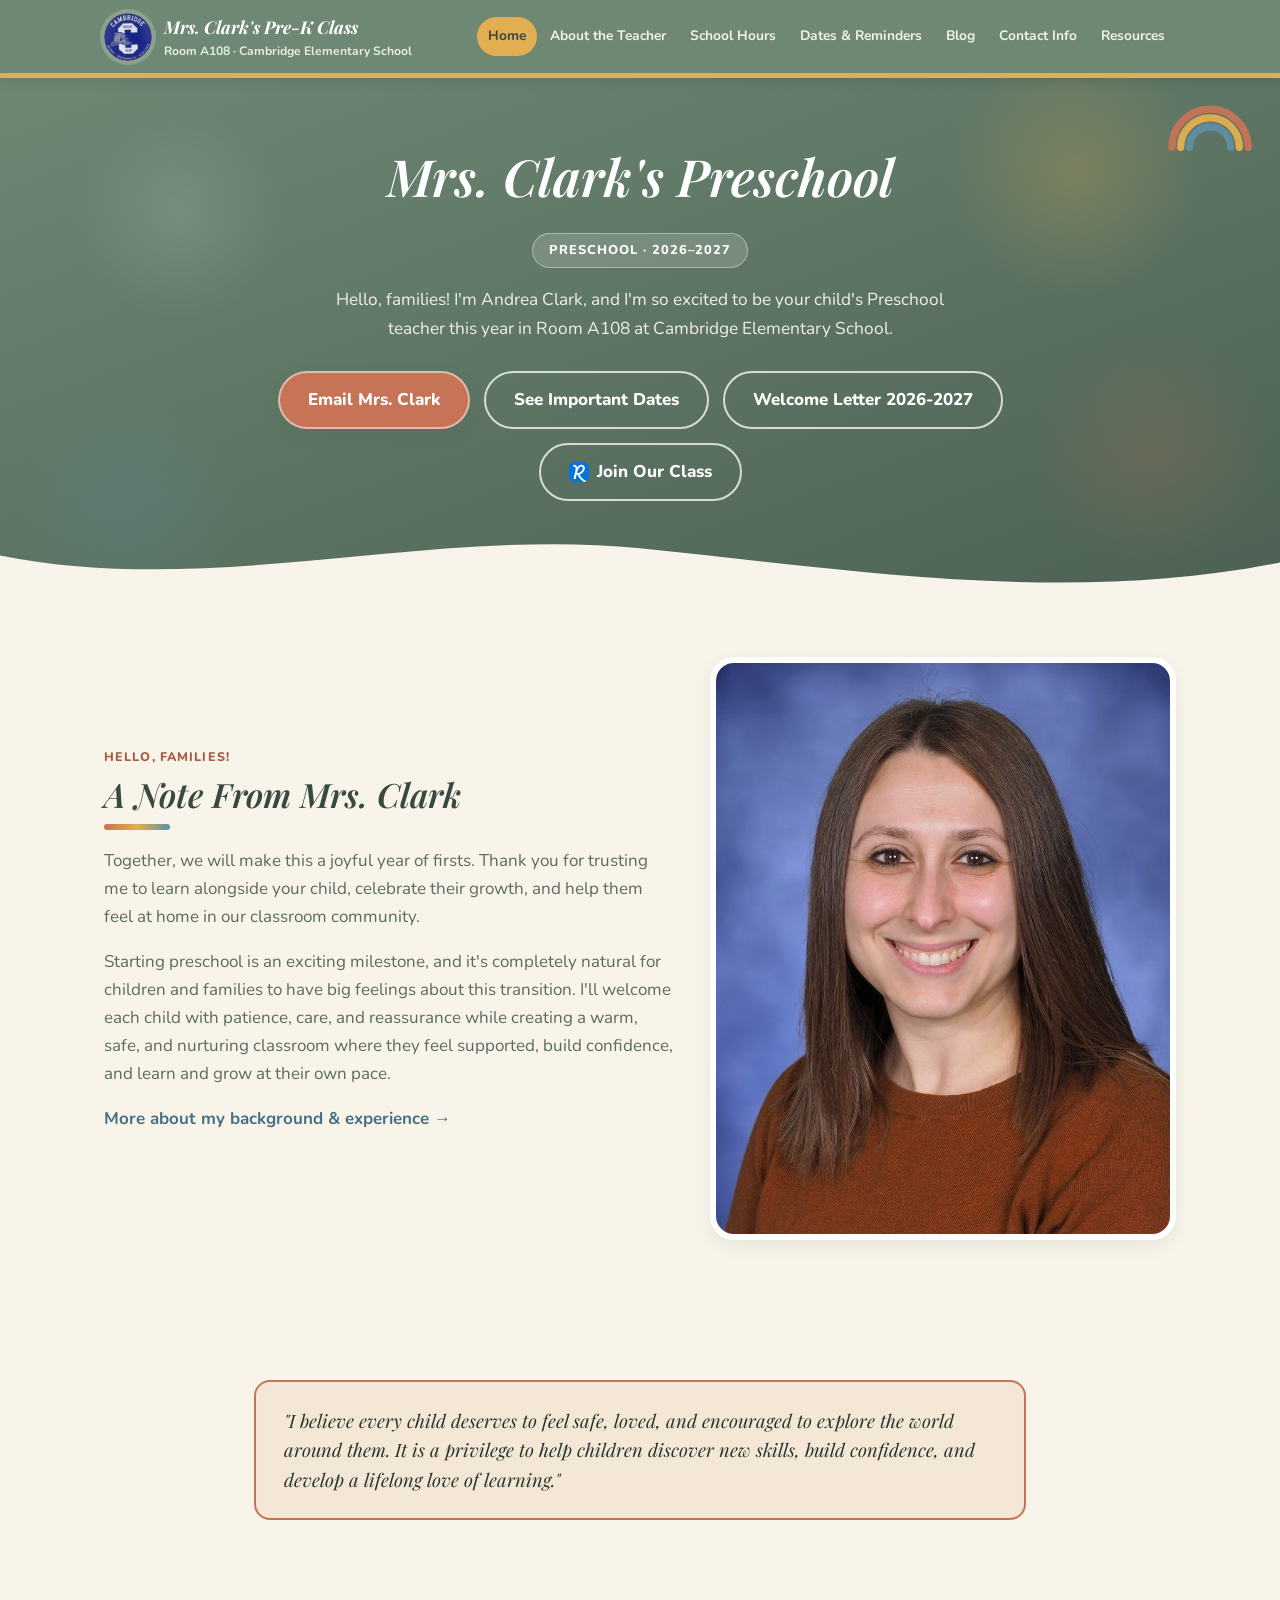
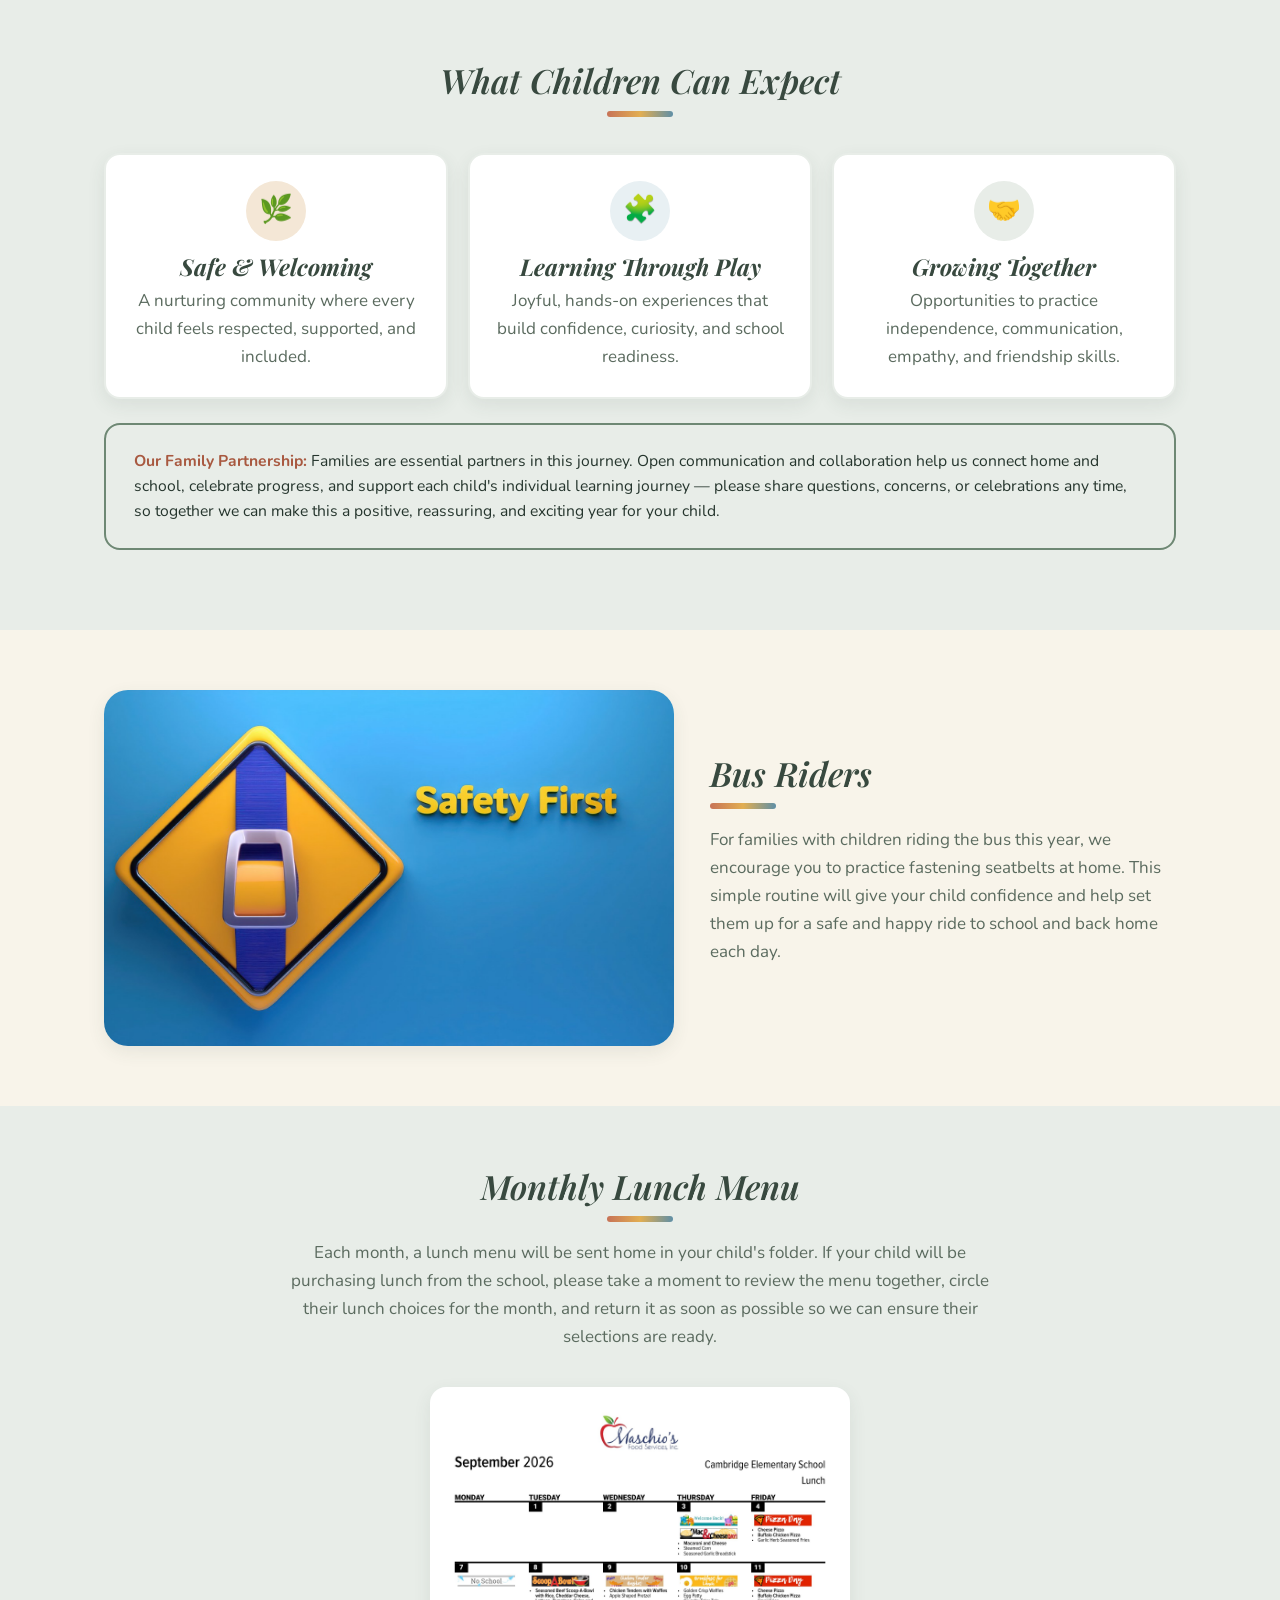
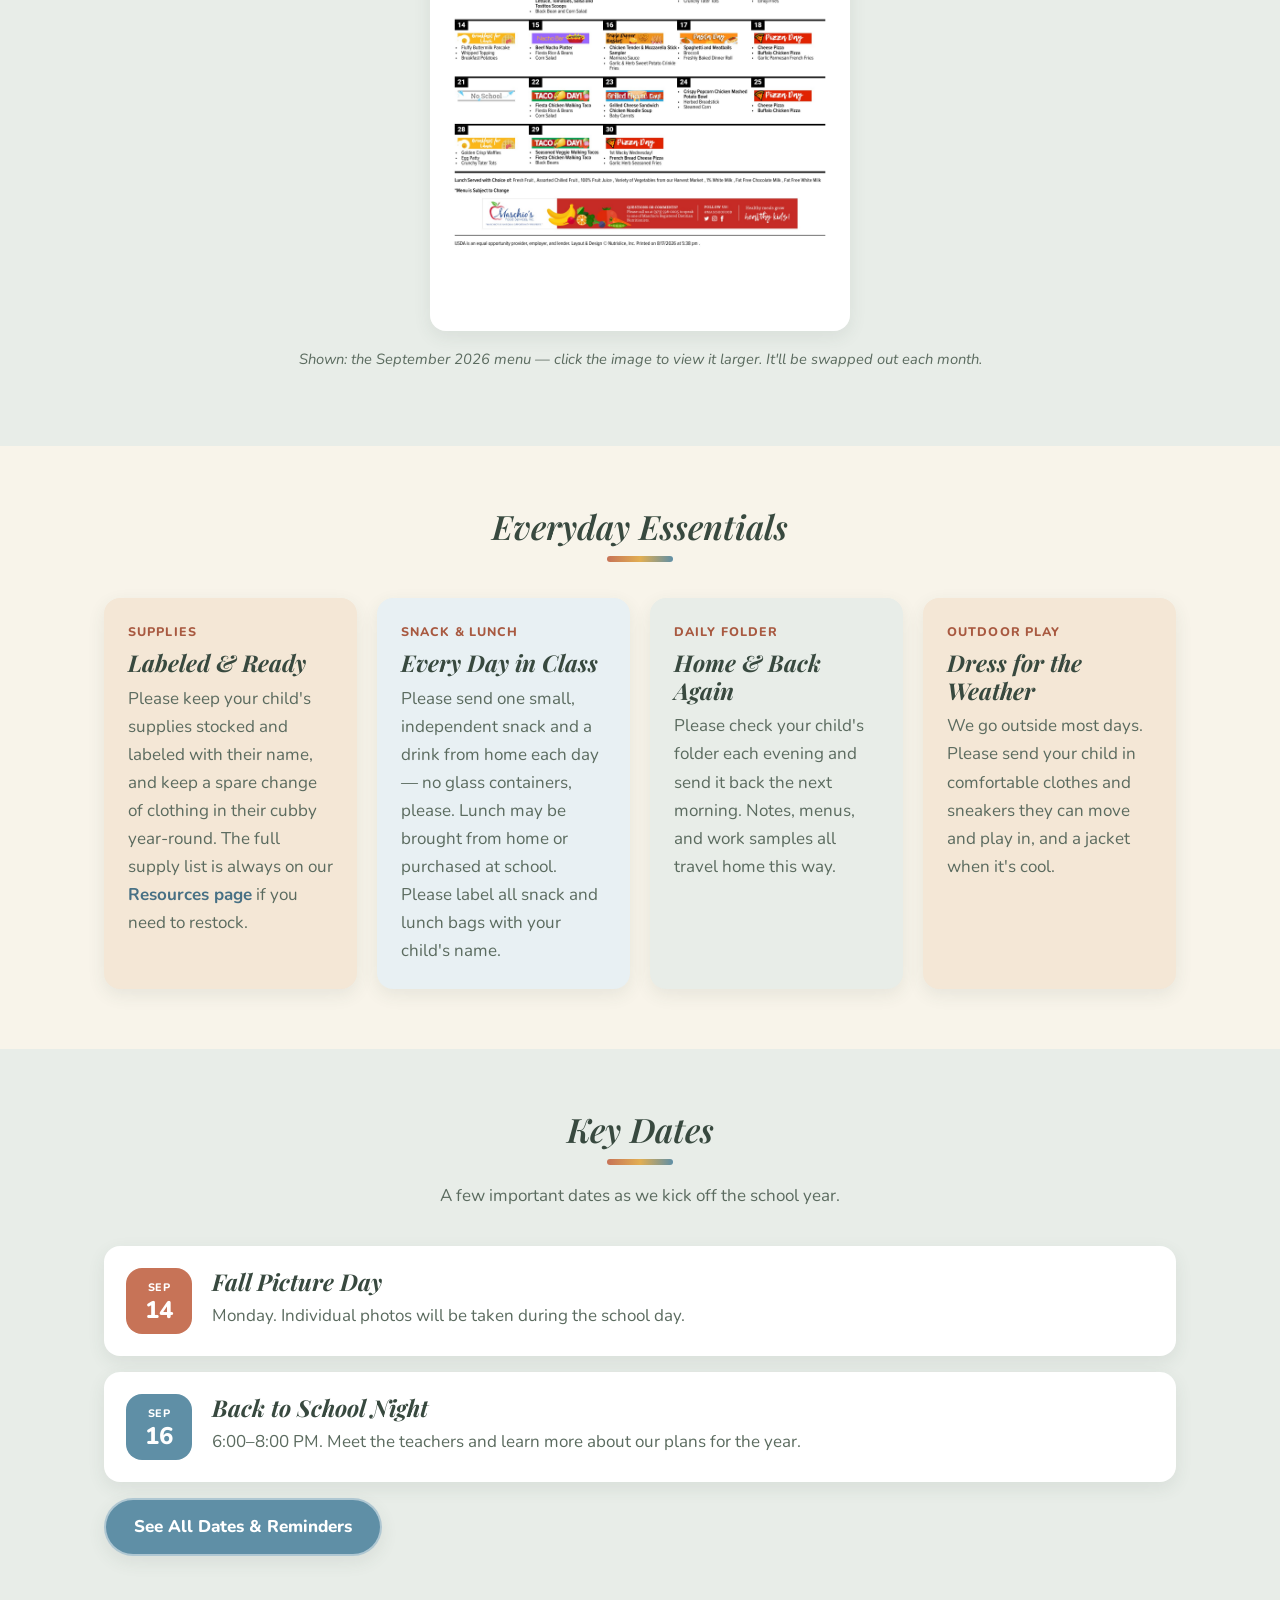
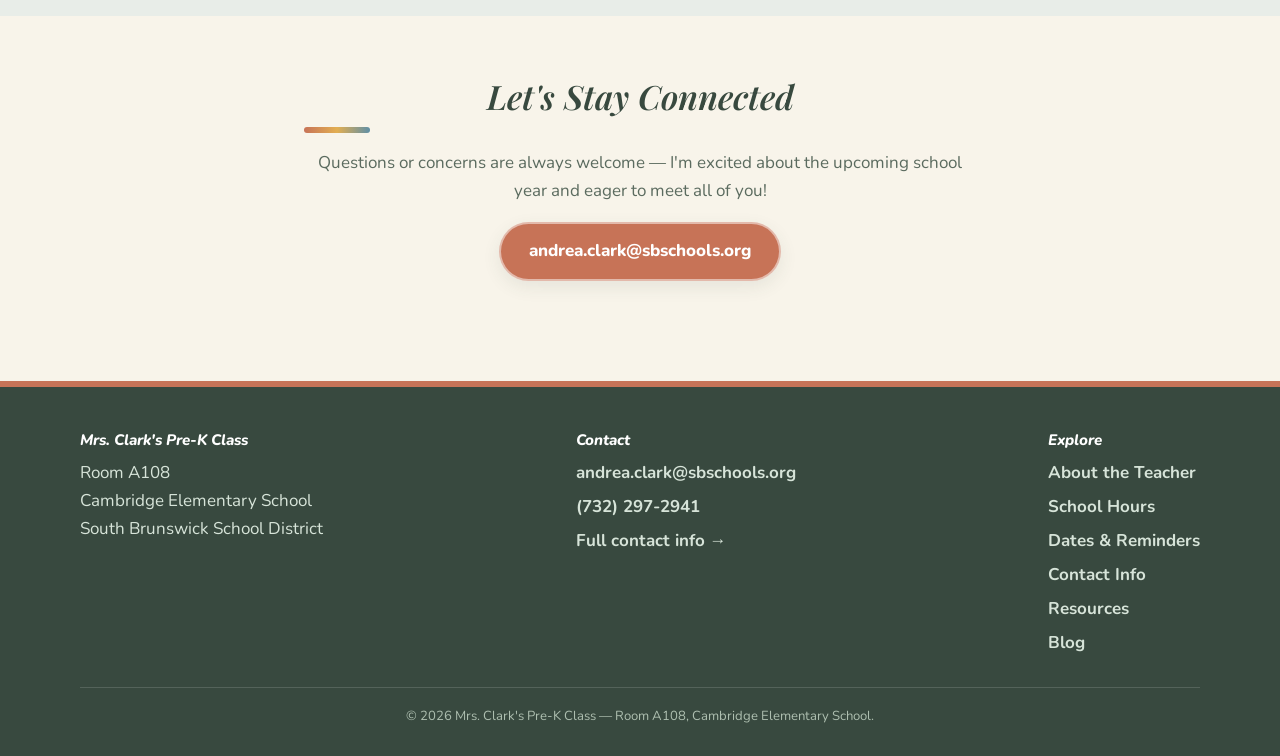
==== commit 19a49585: "Add files via upload" ====
--- a/index.html
+++ b/index.html
@@ -42,6 +42,7 @@
           <li><a href="about.html">About the Teacher</a></li>
           <li><a href="school-hours.html">School Hours</a></li>
           <li><a href="dates-reminders.html">Dates &amp; Reminders</a></li>
+          <li><a href="blog.html">Blog</a></li>
           <li><a href="contact.html">Contact Info</a></li>
           <li><a href="resources.html">Resources</a></li>
         </ul>
@@ -192,18 +193,10 @@
         </div>
 
         <div class="date-card">
-          <div class="date-badge sage"><span class="dm">Sep</span><span class="dd">7</span></div>
-          <div class="date-body">
-            <h3>No School — Labor Day</h3>
-            <p>School is closed. Enjoy the long weekend!</p>
-          </div>
-        </div>
-
-        <div class="date-card">
-          <div class="date-badge terracotta"><span class="dm">Sep</span><span class="dd" style="font-size:1.15rem; line-height:1.25;">14 &amp; 15</span></div>
+          <div class="date-badge terracotta"><span class="dm">Sep</span><span class="dd">14</span></div>
           <div class="date-body">
             <h3>Fall Picture Day</h3>
-            <p>Individual photos will be taken over both days.</p>
+            <p>Monday. Individual photos will be taken during the school day.</p>
           </div>
         </div>
 
@@ -252,6 +245,7 @@
         <a href="dates-reminders.html">Dates &amp; Reminders</a>
         <a href="contact.html">Contact Info</a>
         <a href="resources.html">Resources</a>
+        <a href="blog.html">Blog</a>
       </div>
     </div>
     <div class="footer-bottom">
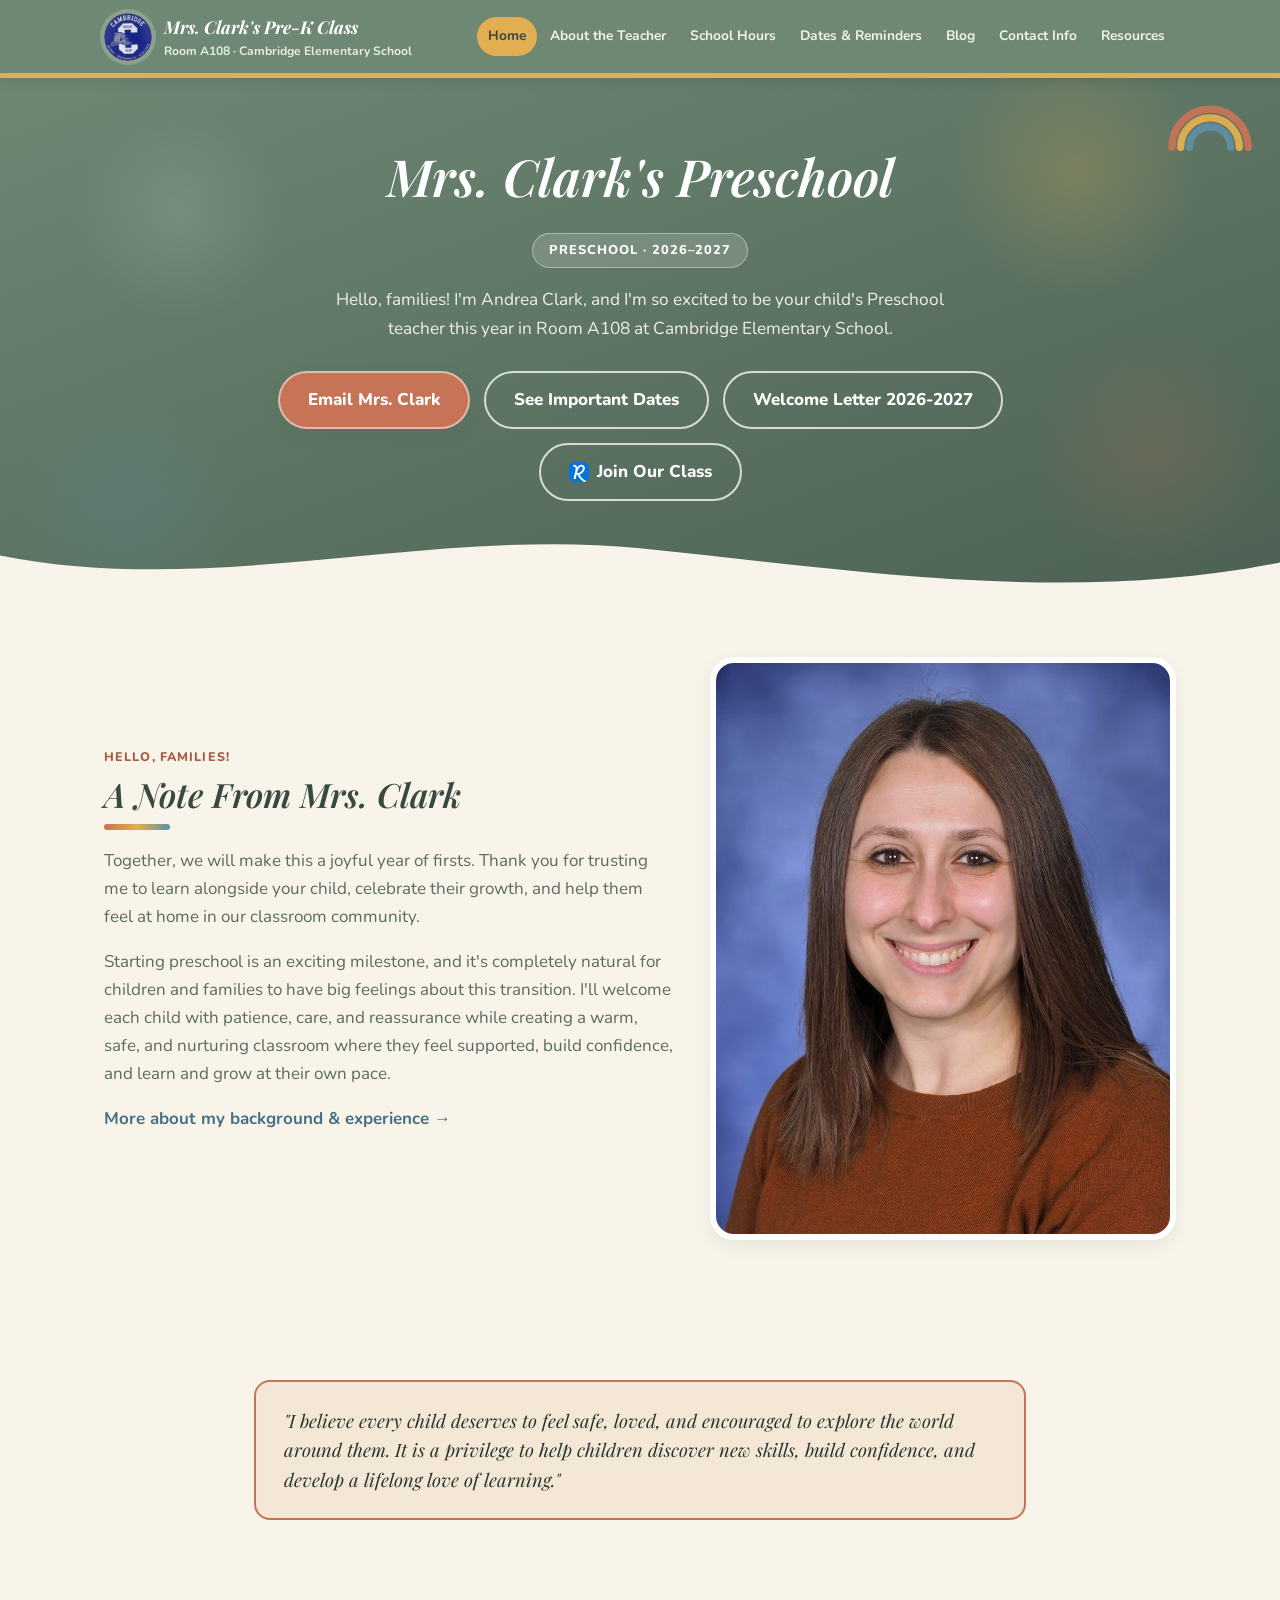
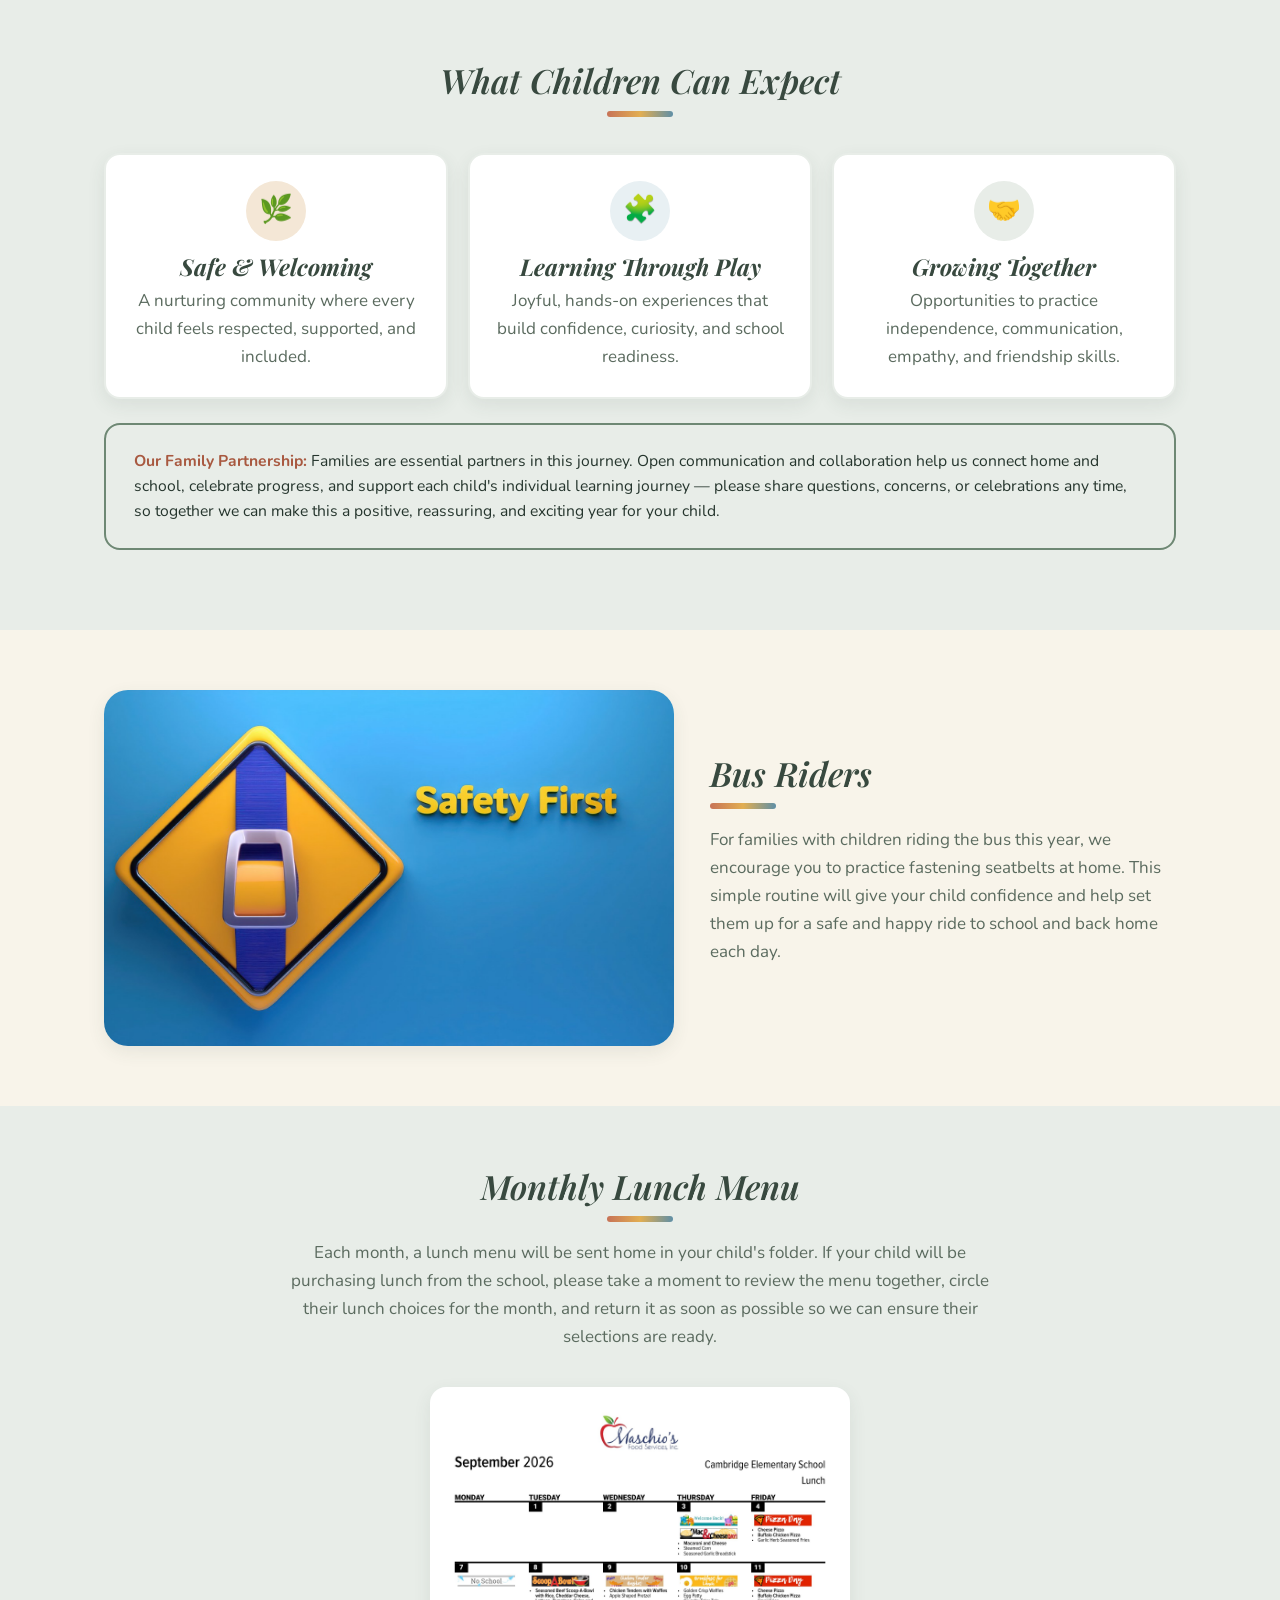
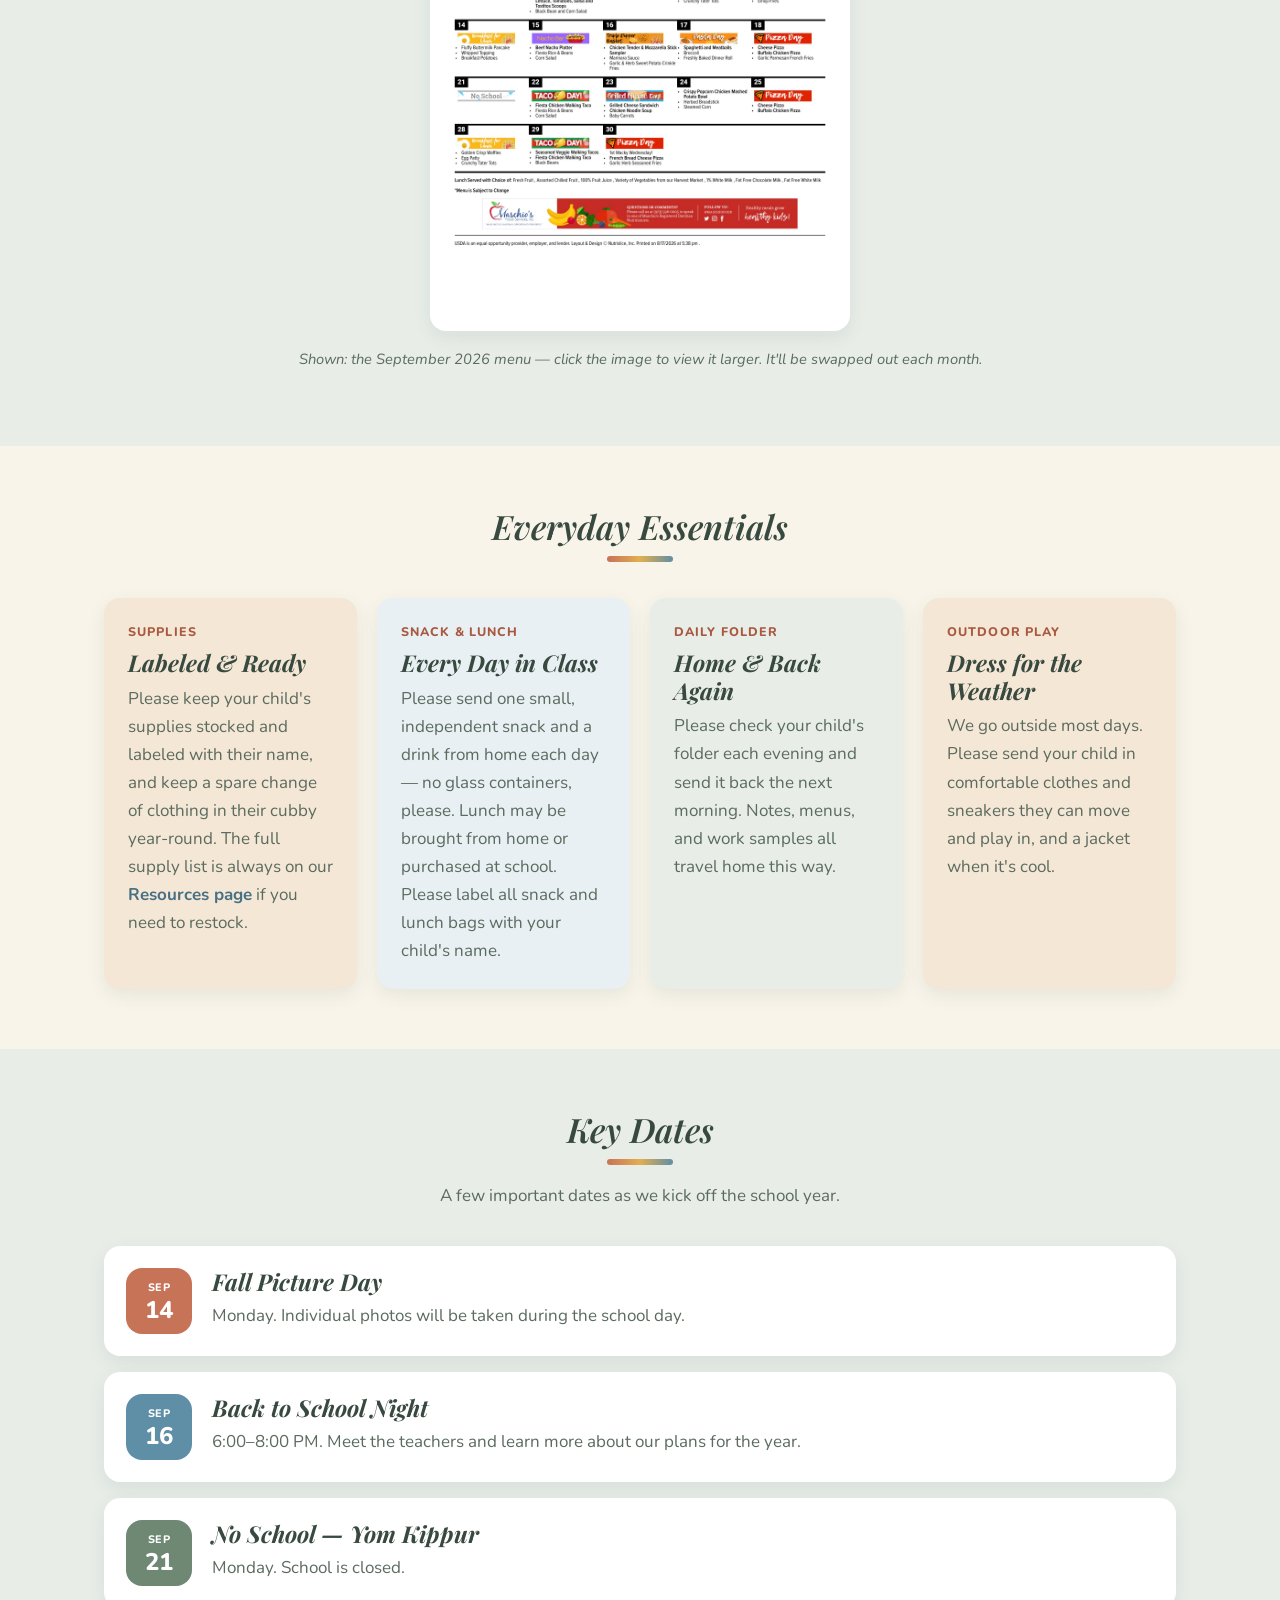
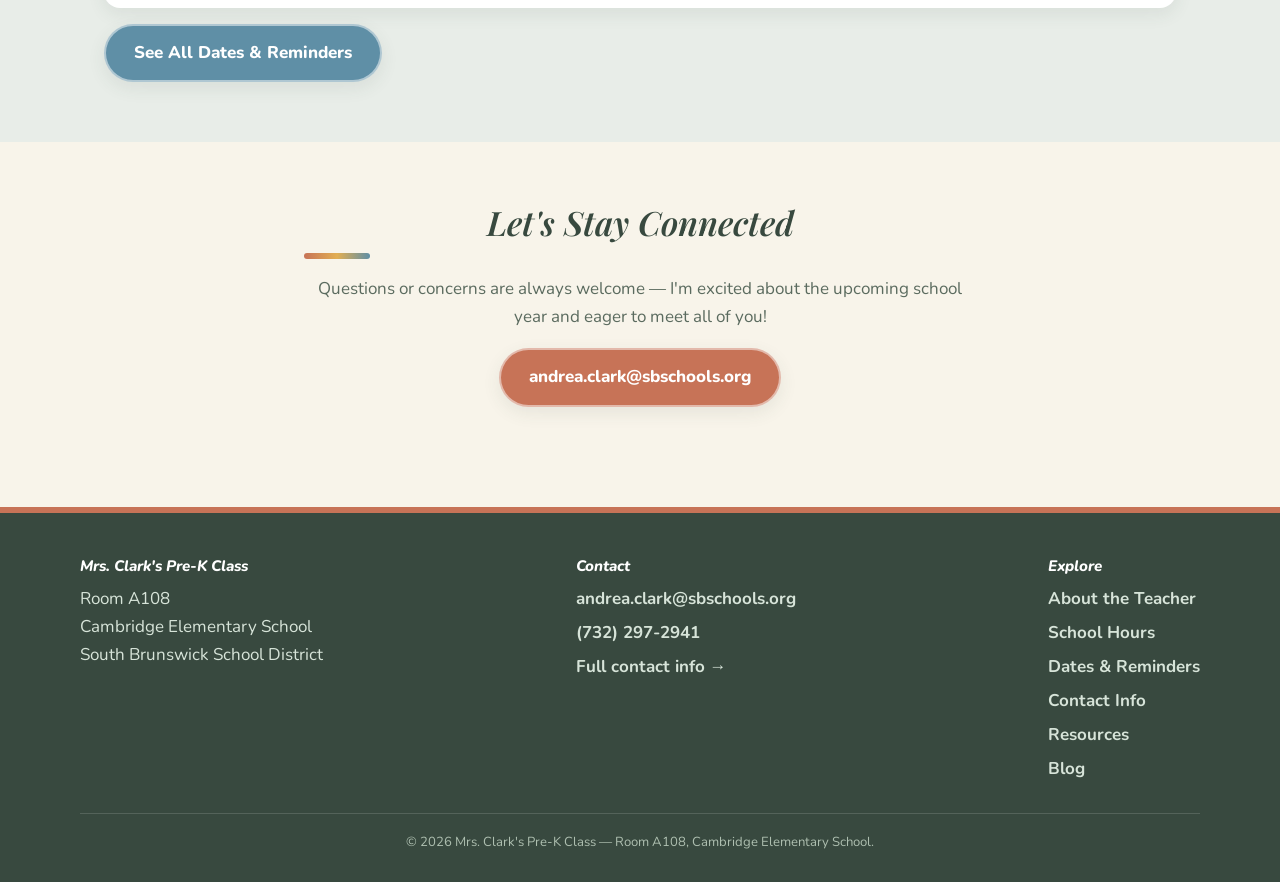
==== commit 37c9d4b1: "Add files via upload" ====
--- a/index.html
+++ b/index.html
@@ -208,6 +208,14 @@
           </div>
         </div>
 
+        <div class="date-card">
+          <div class="date-badge sage"><span class="dm">Sep</span><span class="dd">21</span></div>
+          <div class="date-body">
+            <h3>No School — Yom Kippur</h3>
+            <p>Monday. School is closed.</p>
+          </div>
+        </div>
+
         <div class="btn-row" style="margin-top:8px; justify-content:flex-start;">
           <a class="btn" href="dates-reminders.html" style="background:var(--dusty-blue); color:#fff;">See All Dates &amp; Reminders</a>
         </div>
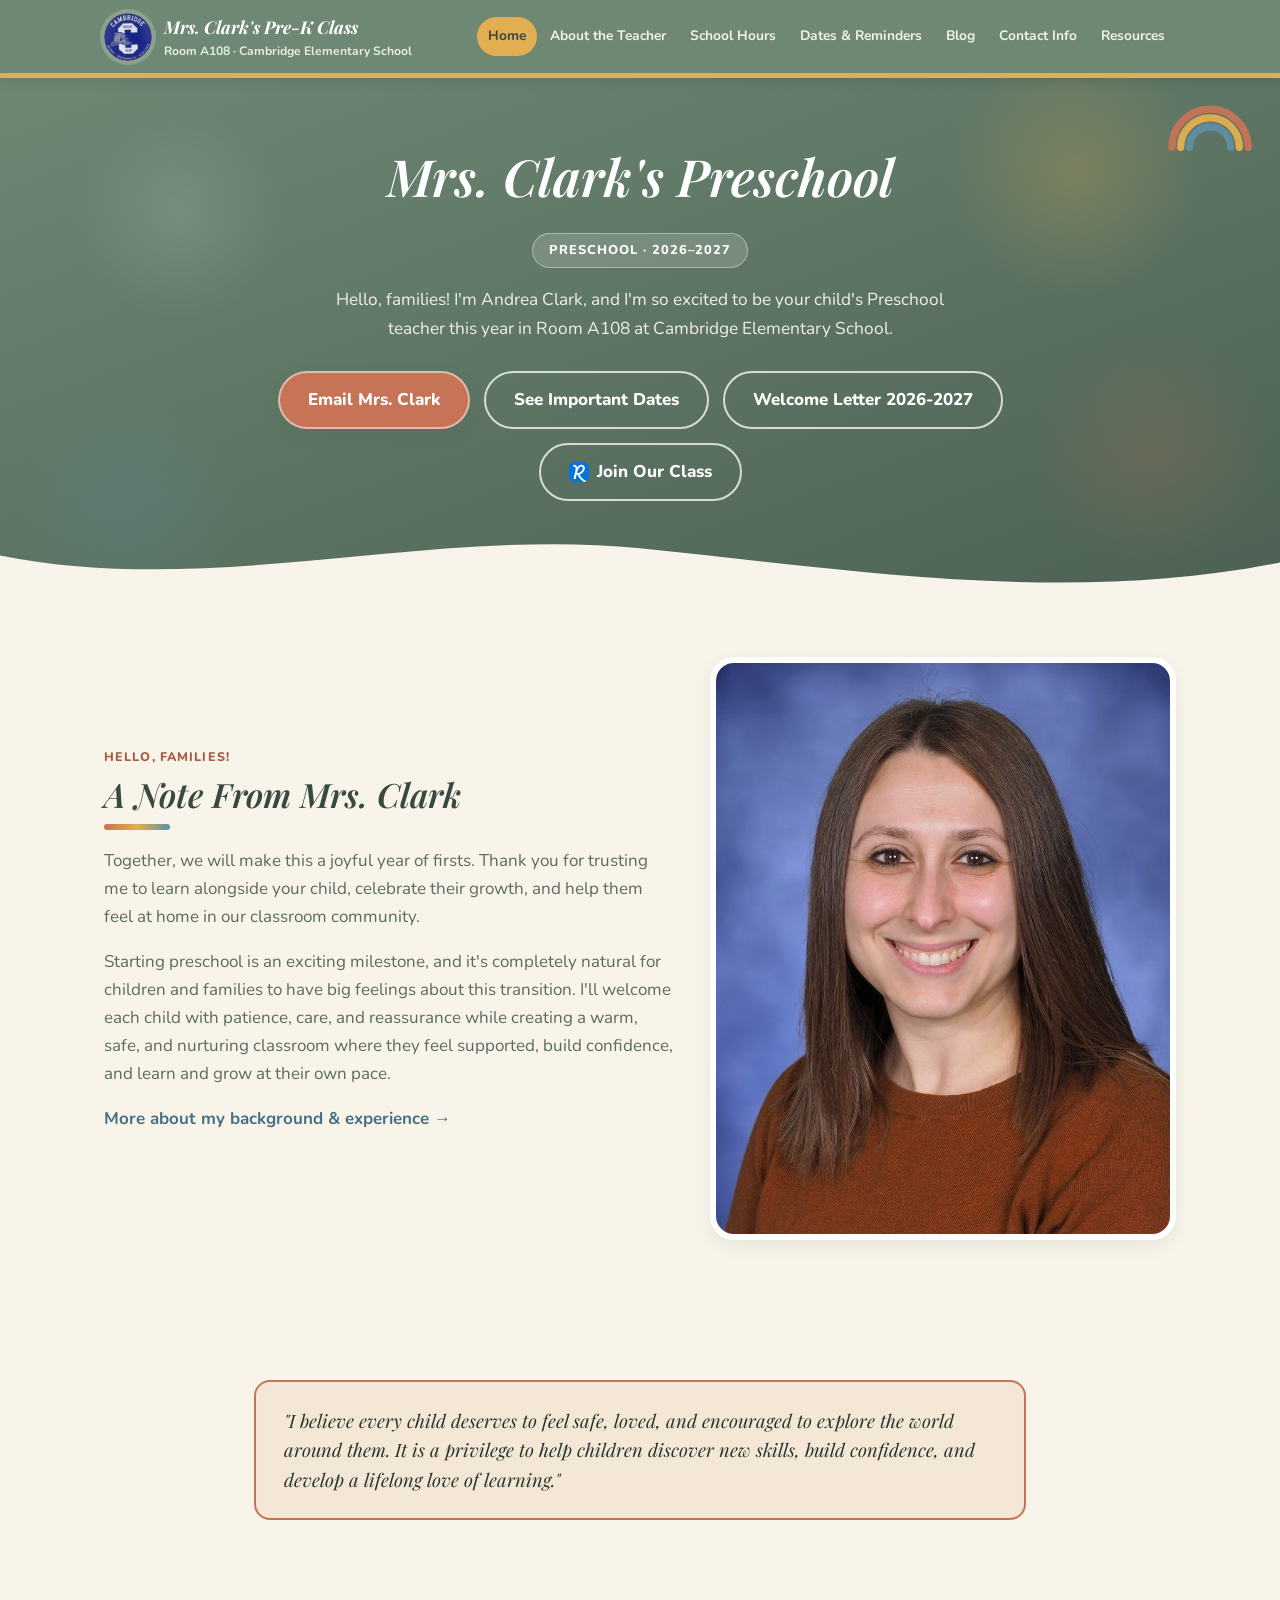
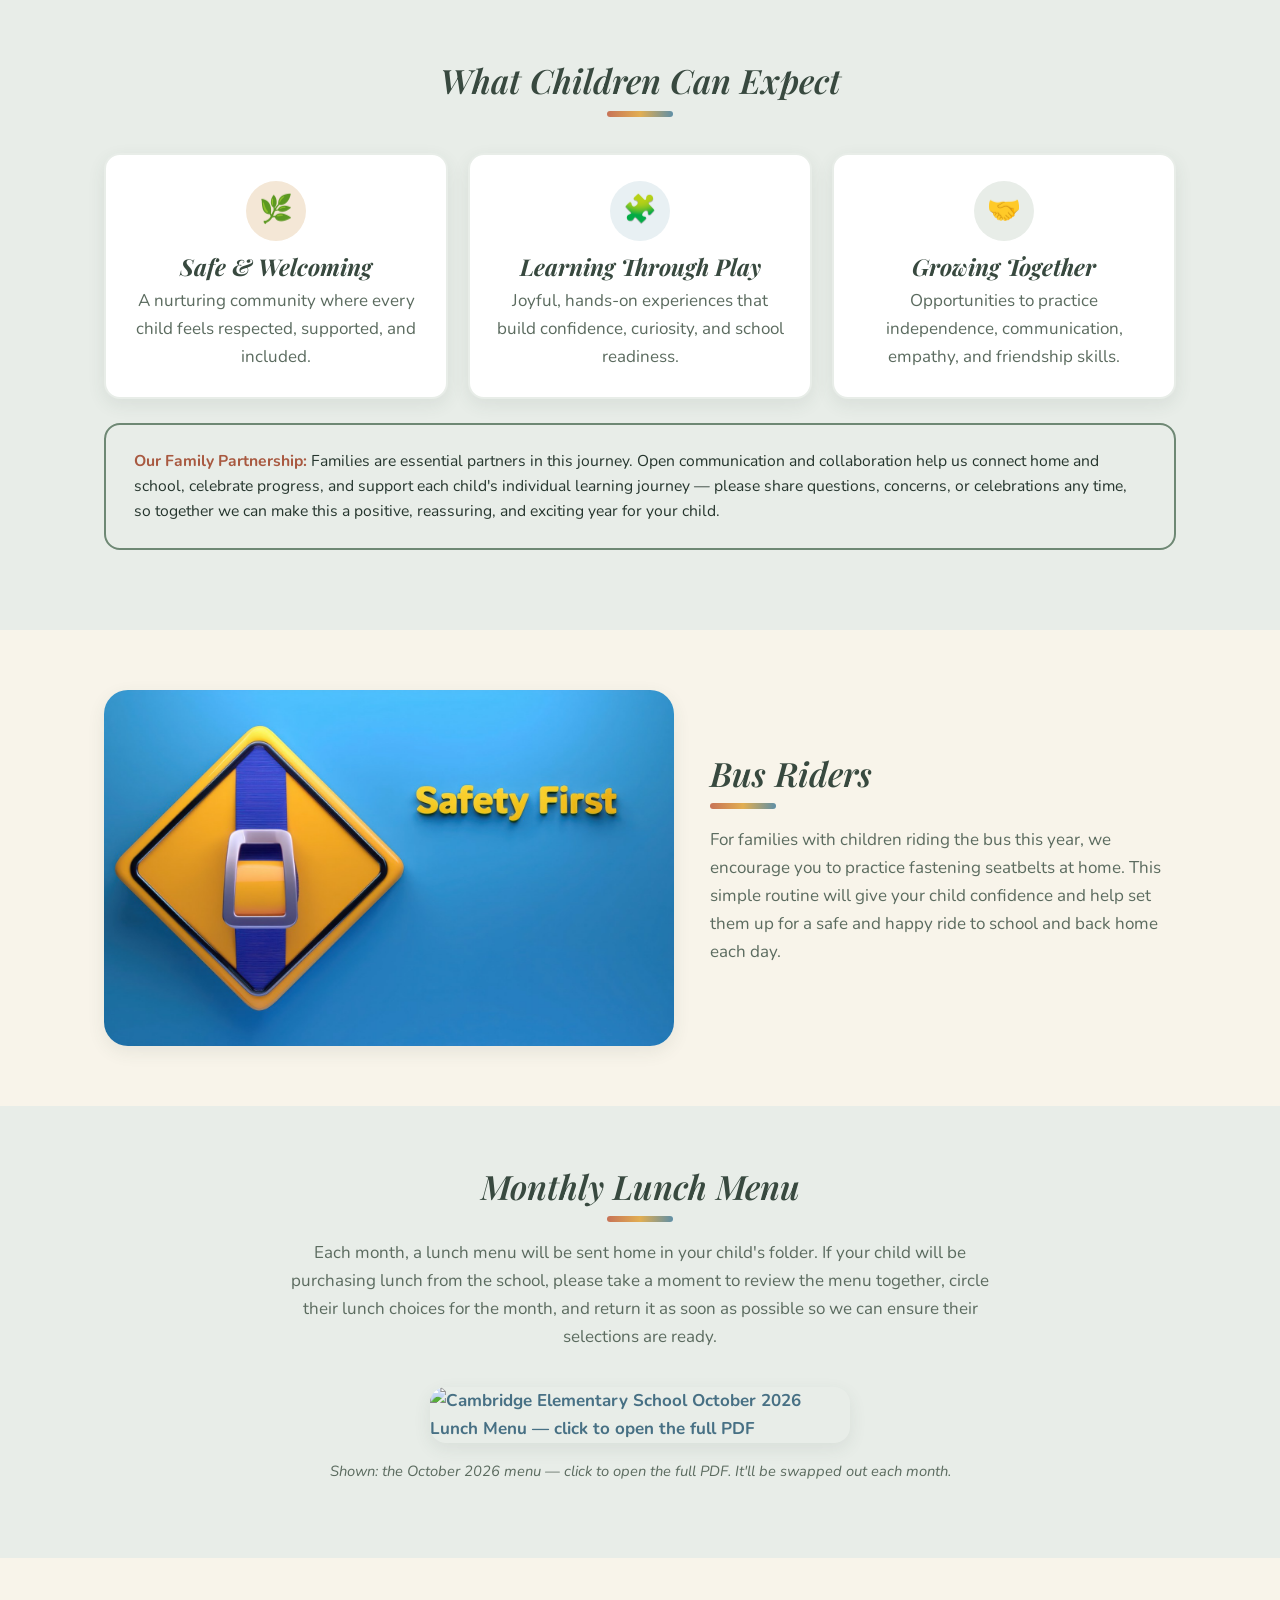
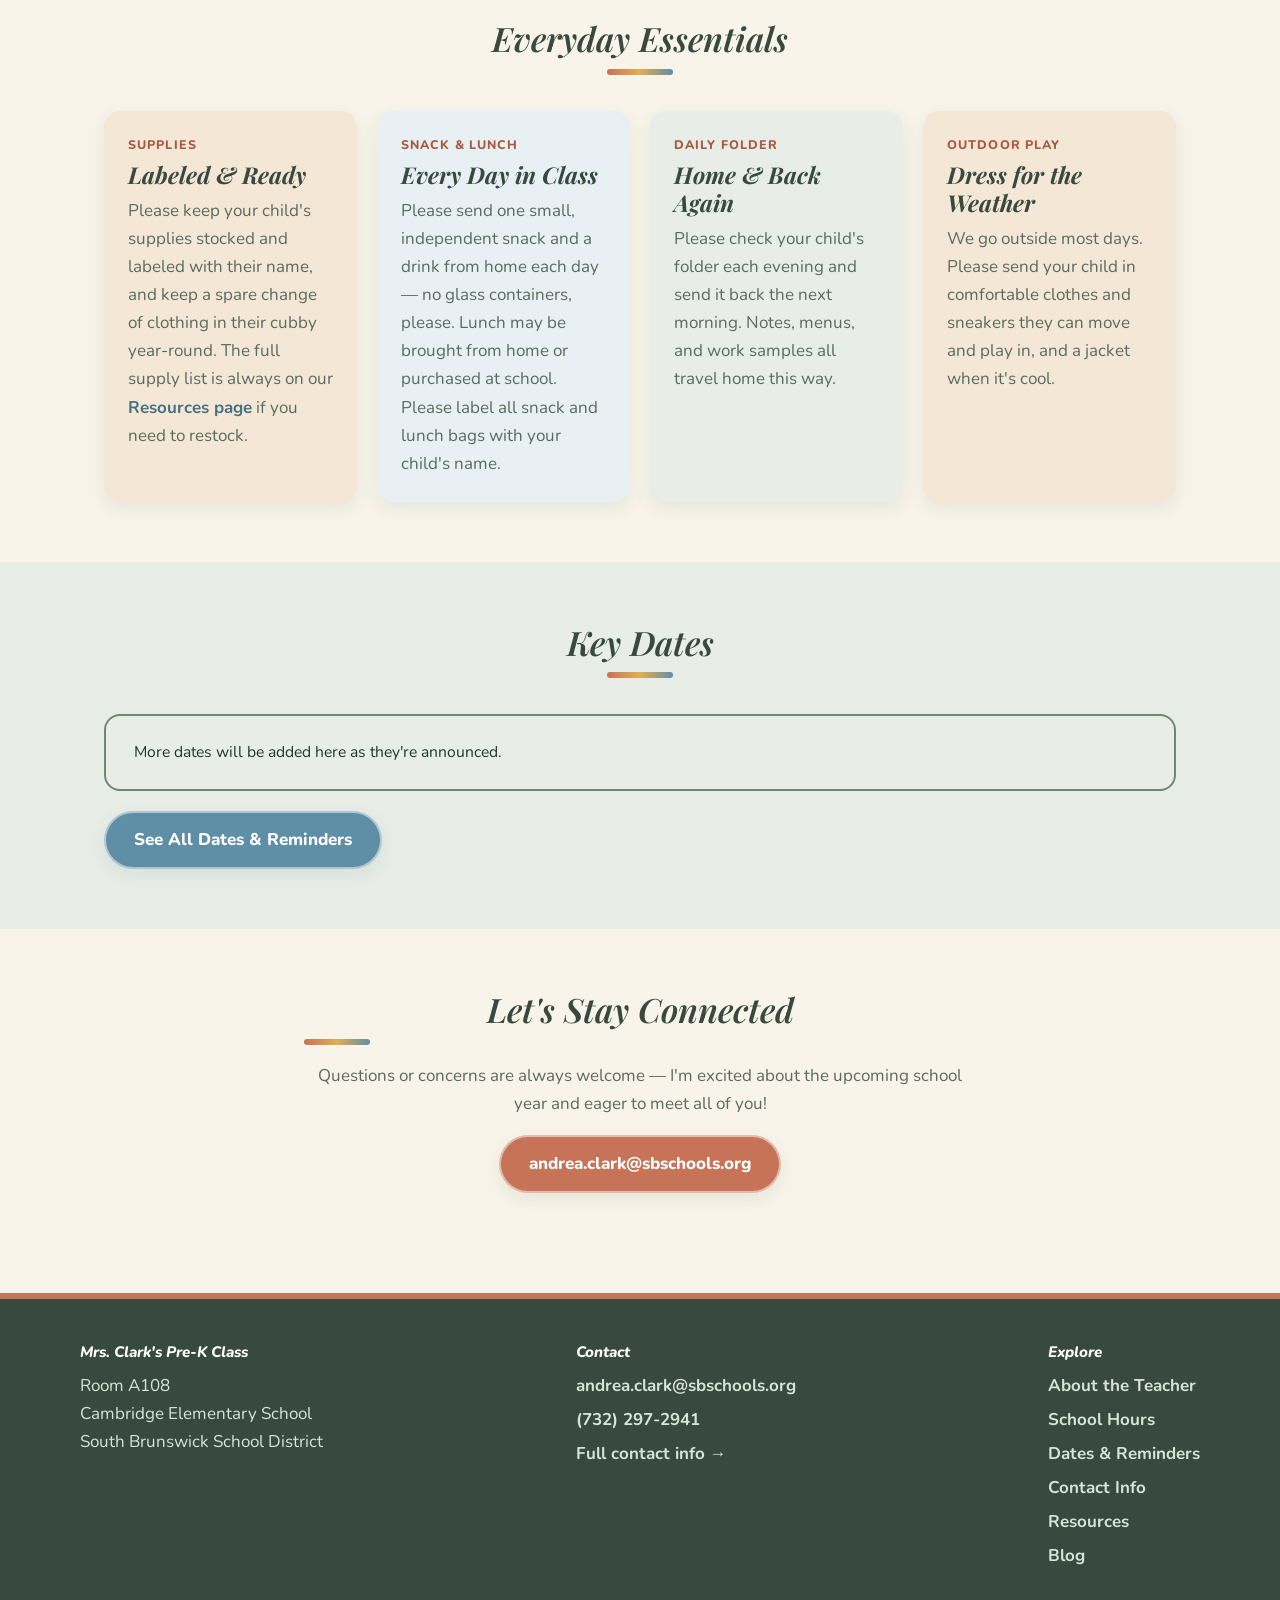
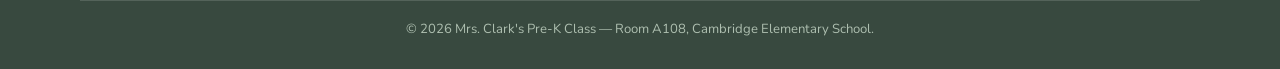
==== commit 8859bf1e: "Add files via upload" ====
--- a/index.html
+++ b/index.html
@@ -148,10 +148,10 @@
           <h2>Monthly Lunch Menu</h2>
           <p>Each month, a lunch menu will be sent home in your child's folder. If your child will be purchasing lunch from the school, please take a moment to review the menu together, circle their lunch choices for the month, and return it as soon as possible so we can ensure their selections are ready.</p>
         </div>
-        <a href="https://drive.google.com/file/d/1JPkrHawYGctj3LV858SD4v1z-2lKKpg9/view?usp=sharing" target="_blank" rel="noopener" style="max-width:420px; display:block; margin:0 auto;">
-          <img src="assets/img/september-lunch-menu.jpg" alt="Cambridge Elementary School September 2026 Lunch Menu — click to view larger" style="width:100%; border-radius: var(--radius-md); box-shadow: var(--shadow-card);">
+        <a href="assets/docs/lunch-menu-october-2026.pdf" target="_blank" rel="noopener" style="max-width:420px; display:block; margin:0 auto;">
+          <img src="assets/img/october-lunch-menu.jpg" alt="Cambridge Elementary School October 2026 Lunch Menu — click to open the full PDF" style="width:100%; border-radius: var(--radius-md); box-shadow: var(--shadow-card);">
         </a>
-        <p style="text-align:center; margin-top:16px; color:var(--ink-soft); font-size:0.92rem;"><em>Shown: the September 2026 menu — click the image to view it larger. It'll be swapped out each month.</em></p>
+        <p style="text-align:center; margin-top:16px; color:var(--ink-soft); font-size:0.92rem;"><em>Shown: the October 2026 menu — click to open the full PDF. It'll be swapped out each month.</em></p>
       </div>
     </section>
 
@@ -189,31 +189,10 @@
       <div class="container">
         <div class="section-head">
           <h2>Key Dates</h2>
-          <p>A few important dates as we kick off the school year.</p>
-        </div>
-
-        <div class="date-card">
-          <div class="date-badge terracotta"><span class="dm">Sep</span><span class="dd">14</span></div>
-          <div class="date-body">
-            <h3>Fall Picture Day</h3>
-            <p>Monday. Individual photos will be taken during the school day.</p>
-          </div>
-        </div>
-
-        <div class="date-card">
-          <div class="date-badge dusty-blue"><span class="dm">Sep</span><span class="dd">16</span></div>
-          <div class="date-body">
-            <h3>Back to School Night</h3>
-            <p>6:00–8:00 PM. Meet the teachers and learn more about our plans for the year.</p>
-          </div>
-        </div>
-
-        <div class="date-card">
-          <div class="date-badge sage"><span class="dm">Sep</span><span class="dd">21</span></div>
-          <div class="date-body">
-            <h3>No School — Yom Kippur</h3>
-            <p>Monday. School is closed.</p>
-          </div>
+        </div>
+
+        <div class="notice plain">
+          More dates will be added here as they're announced.
         </div>
 
         <div class="btn-row" style="margin-top:8px; justify-content:flex-start;">
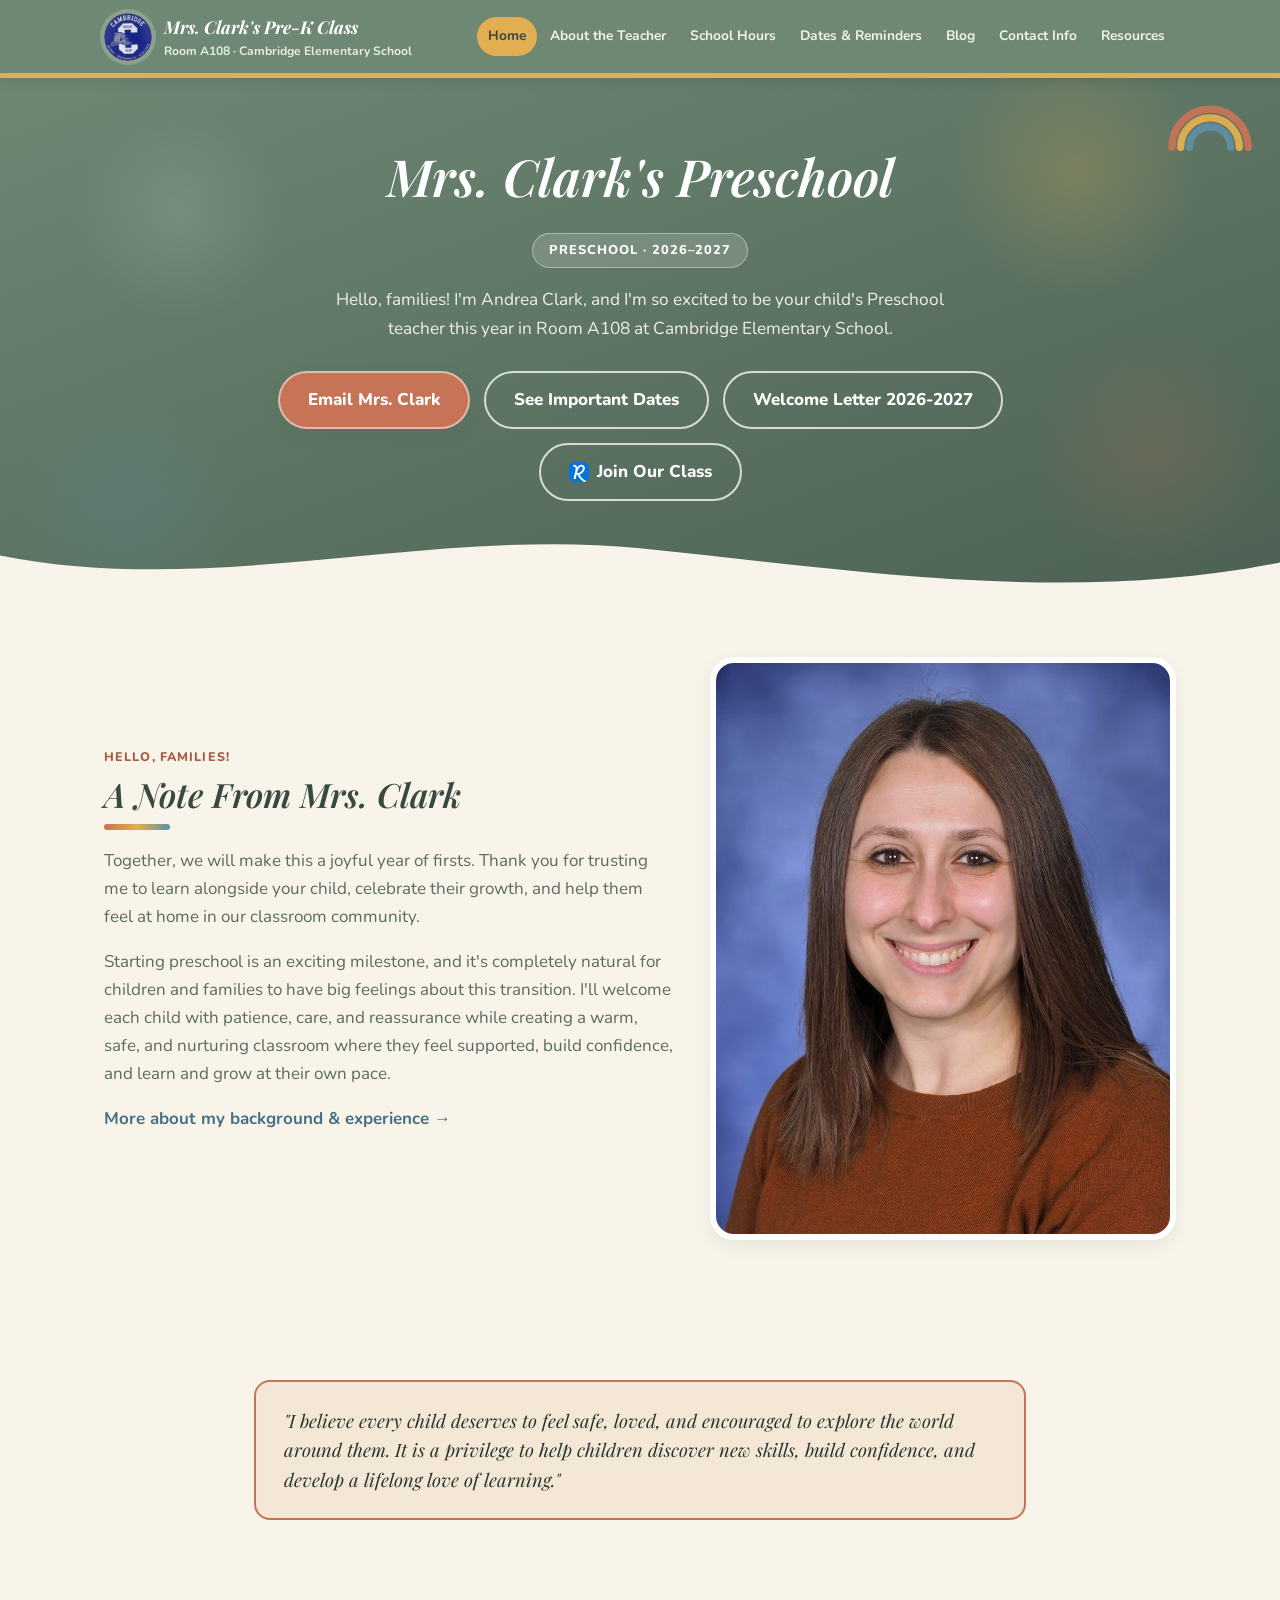
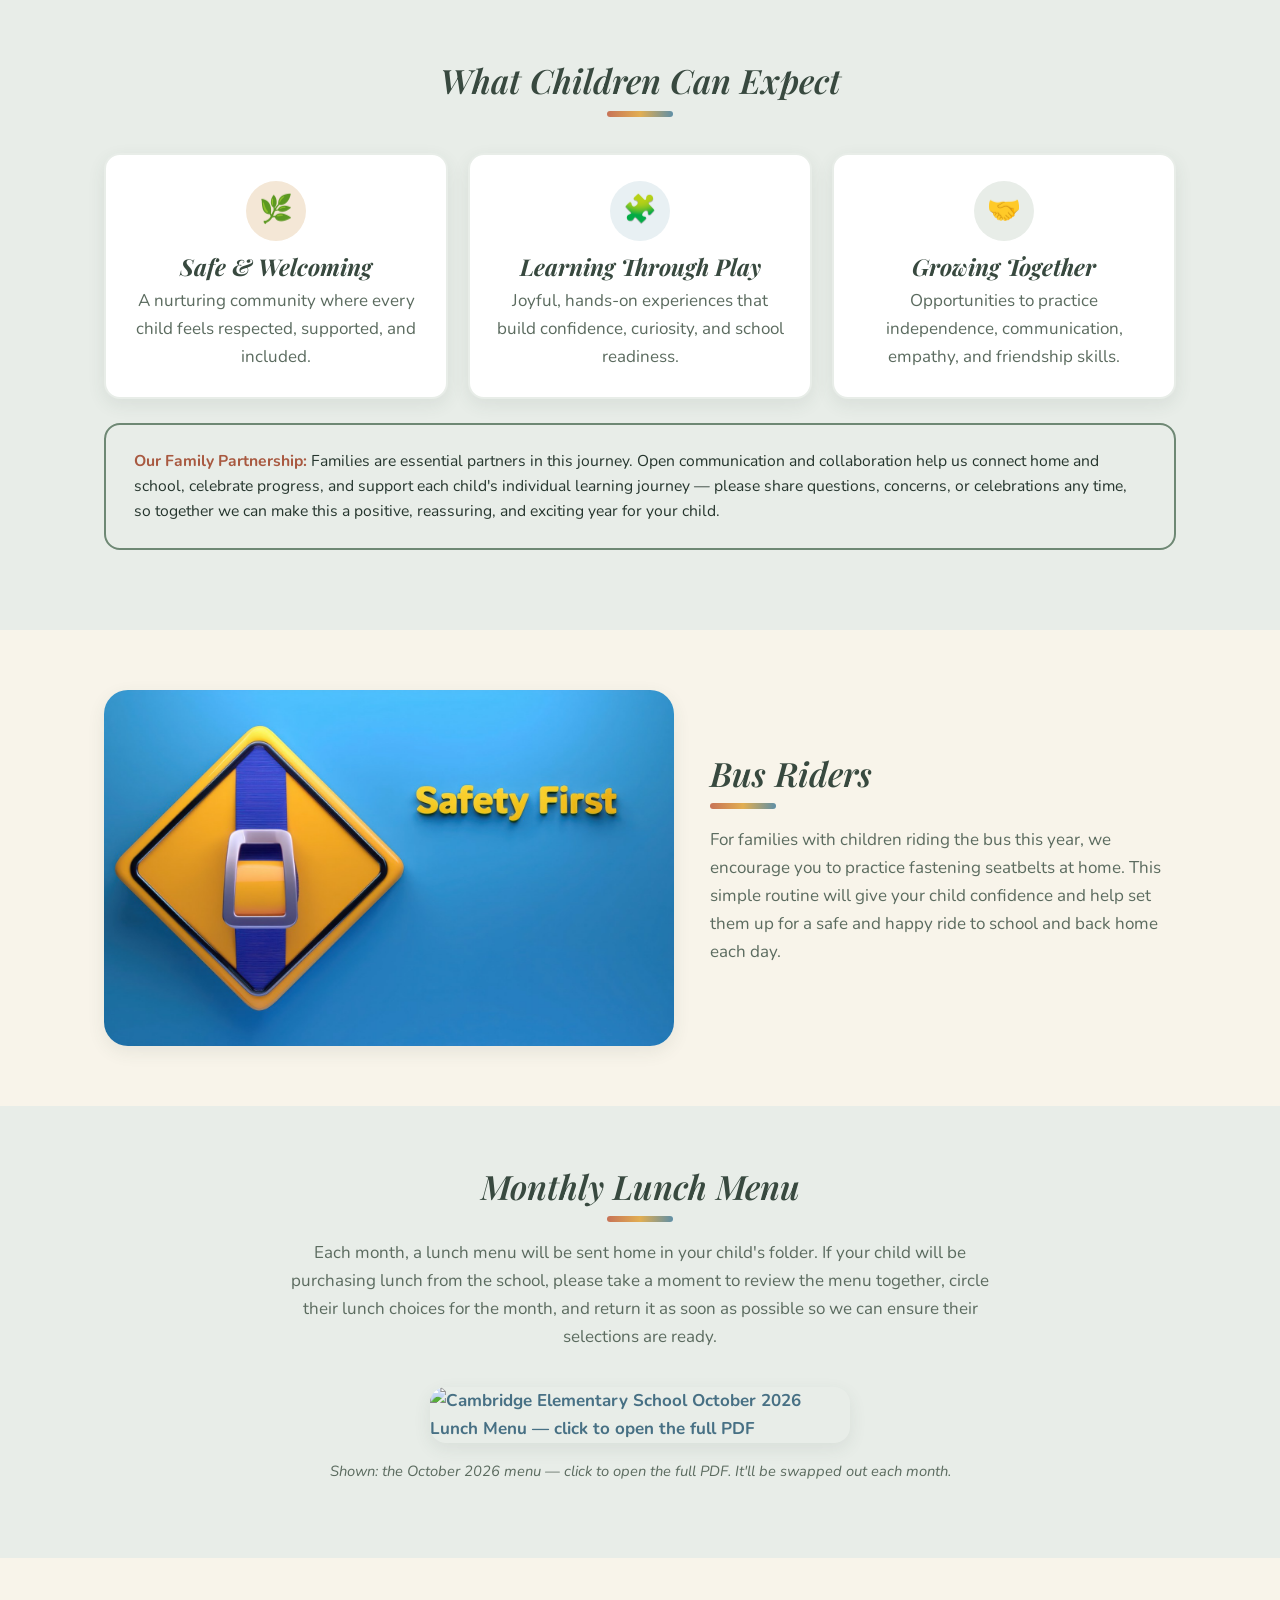
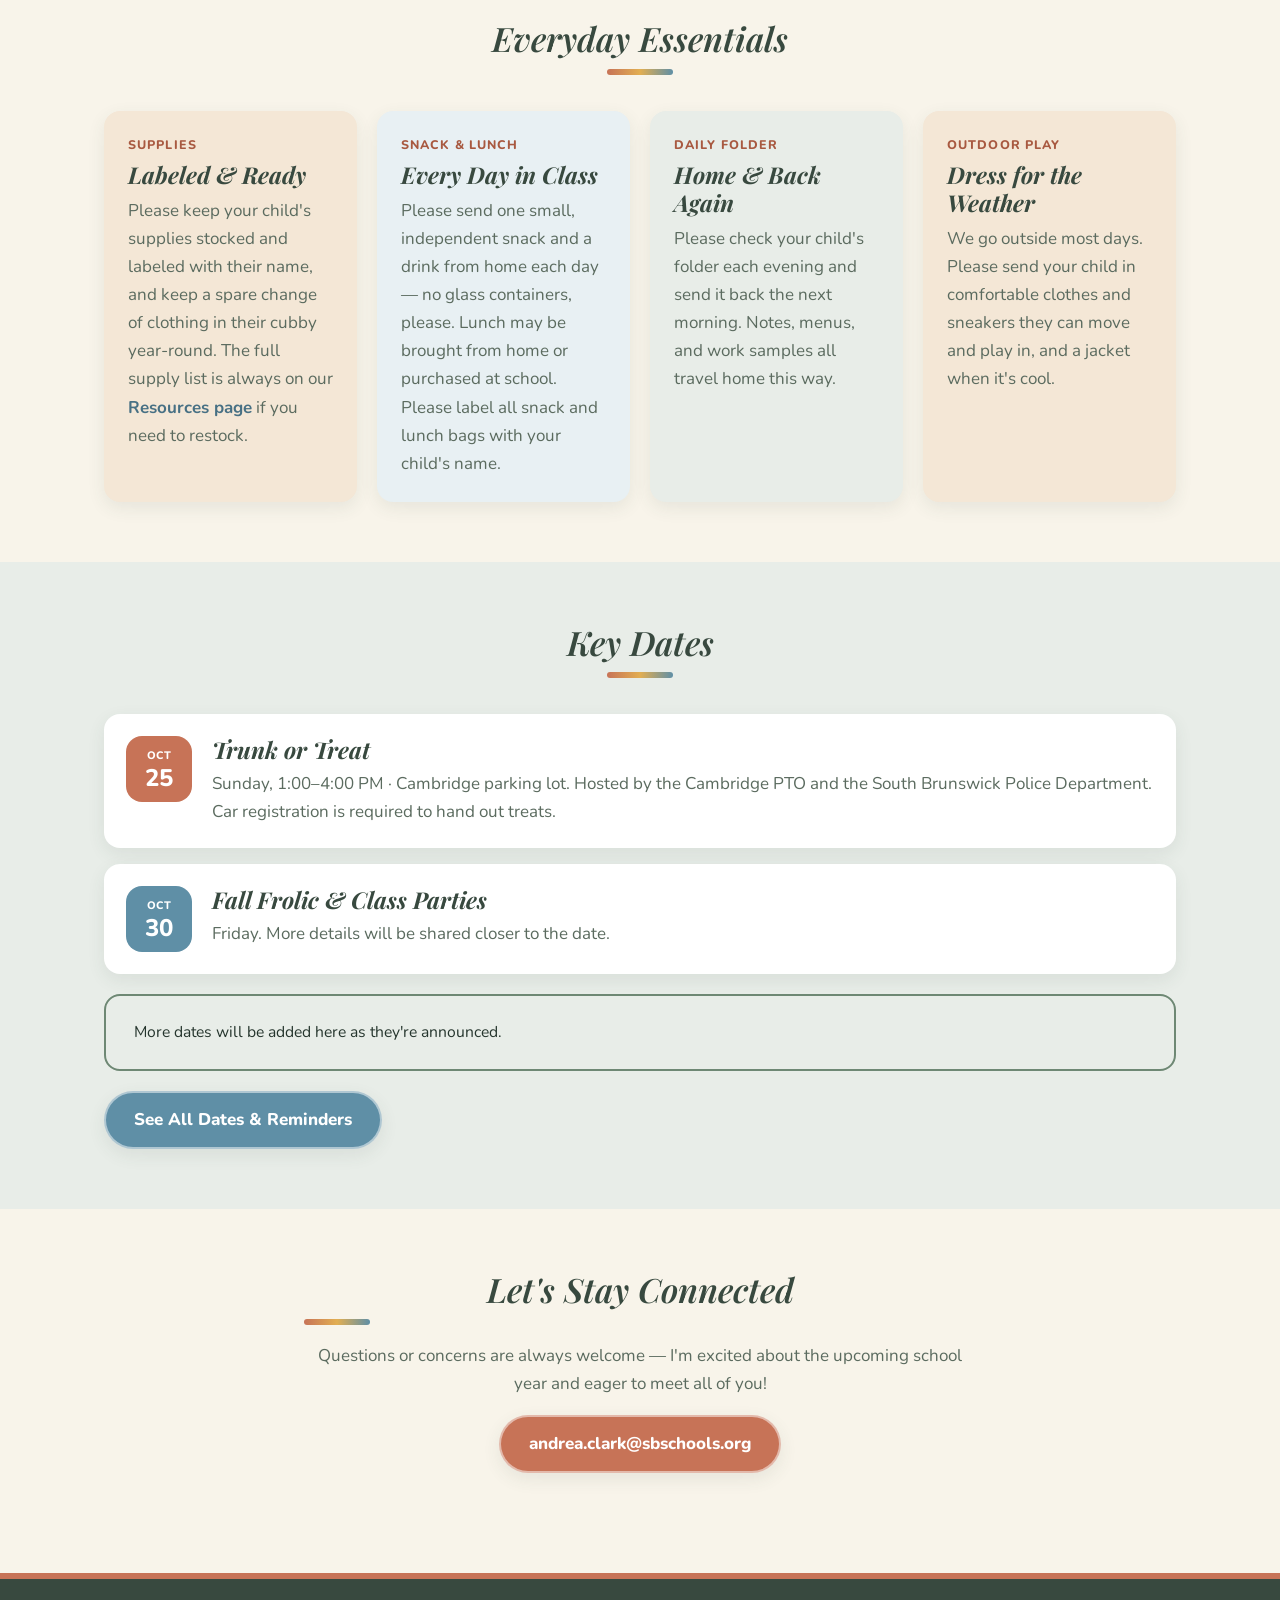
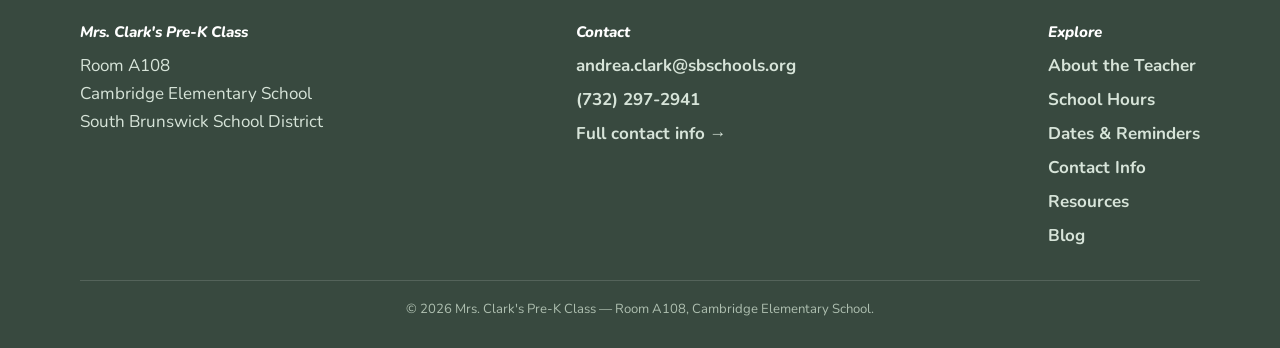
==== commit 36501da2: "Add files via upload" ====
--- a/index.html
+++ b/index.html
@@ -191,6 +191,22 @@
           <h2>Key Dates</h2>
         </div>
 
+        <div class="date-card">
+          <div class="date-badge terracotta"><span class="dm">Oct</span><span class="dd">25</span></div>
+          <div class="date-body">
+            <h3>Trunk or Treat</h3>
+            <p>Sunday, 1:00–4:00 PM · Cambridge parking lot. Hosted by the Cambridge PTO and the South Brunswick Police Department. Car registration is required to hand out treats.</p>
+          </div>
+        </div>
+
+        <div class="date-card">
+          <div class="date-badge dusty-blue"><span class="dm">Oct</span><span class="dd">30</span></div>
+          <div class="date-body">
+            <h3>Fall Frolic &amp; Class Parties</h3>
+            <p>Friday. More details will be shared closer to the date.</p>
+          </div>
+        </div>
+
         <div class="notice plain">
           More dates will be added here as they're announced.
         </div>
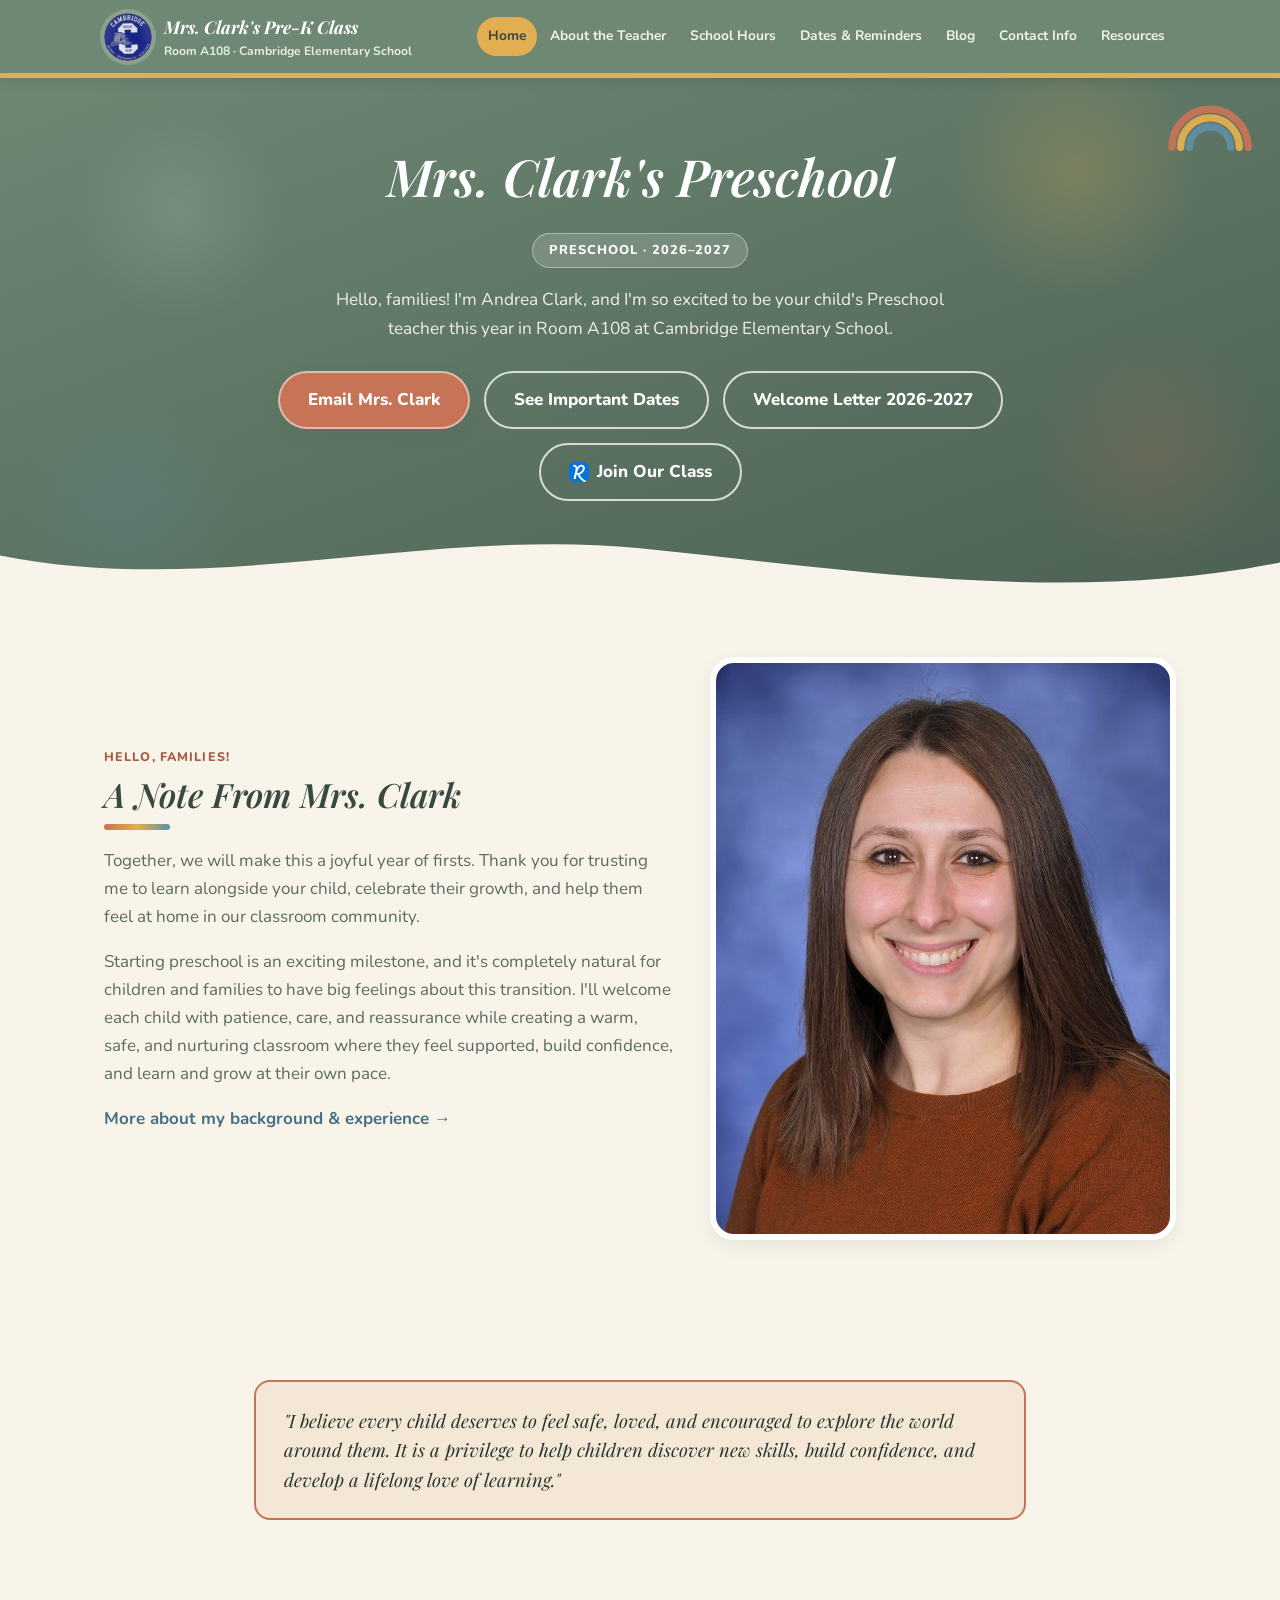
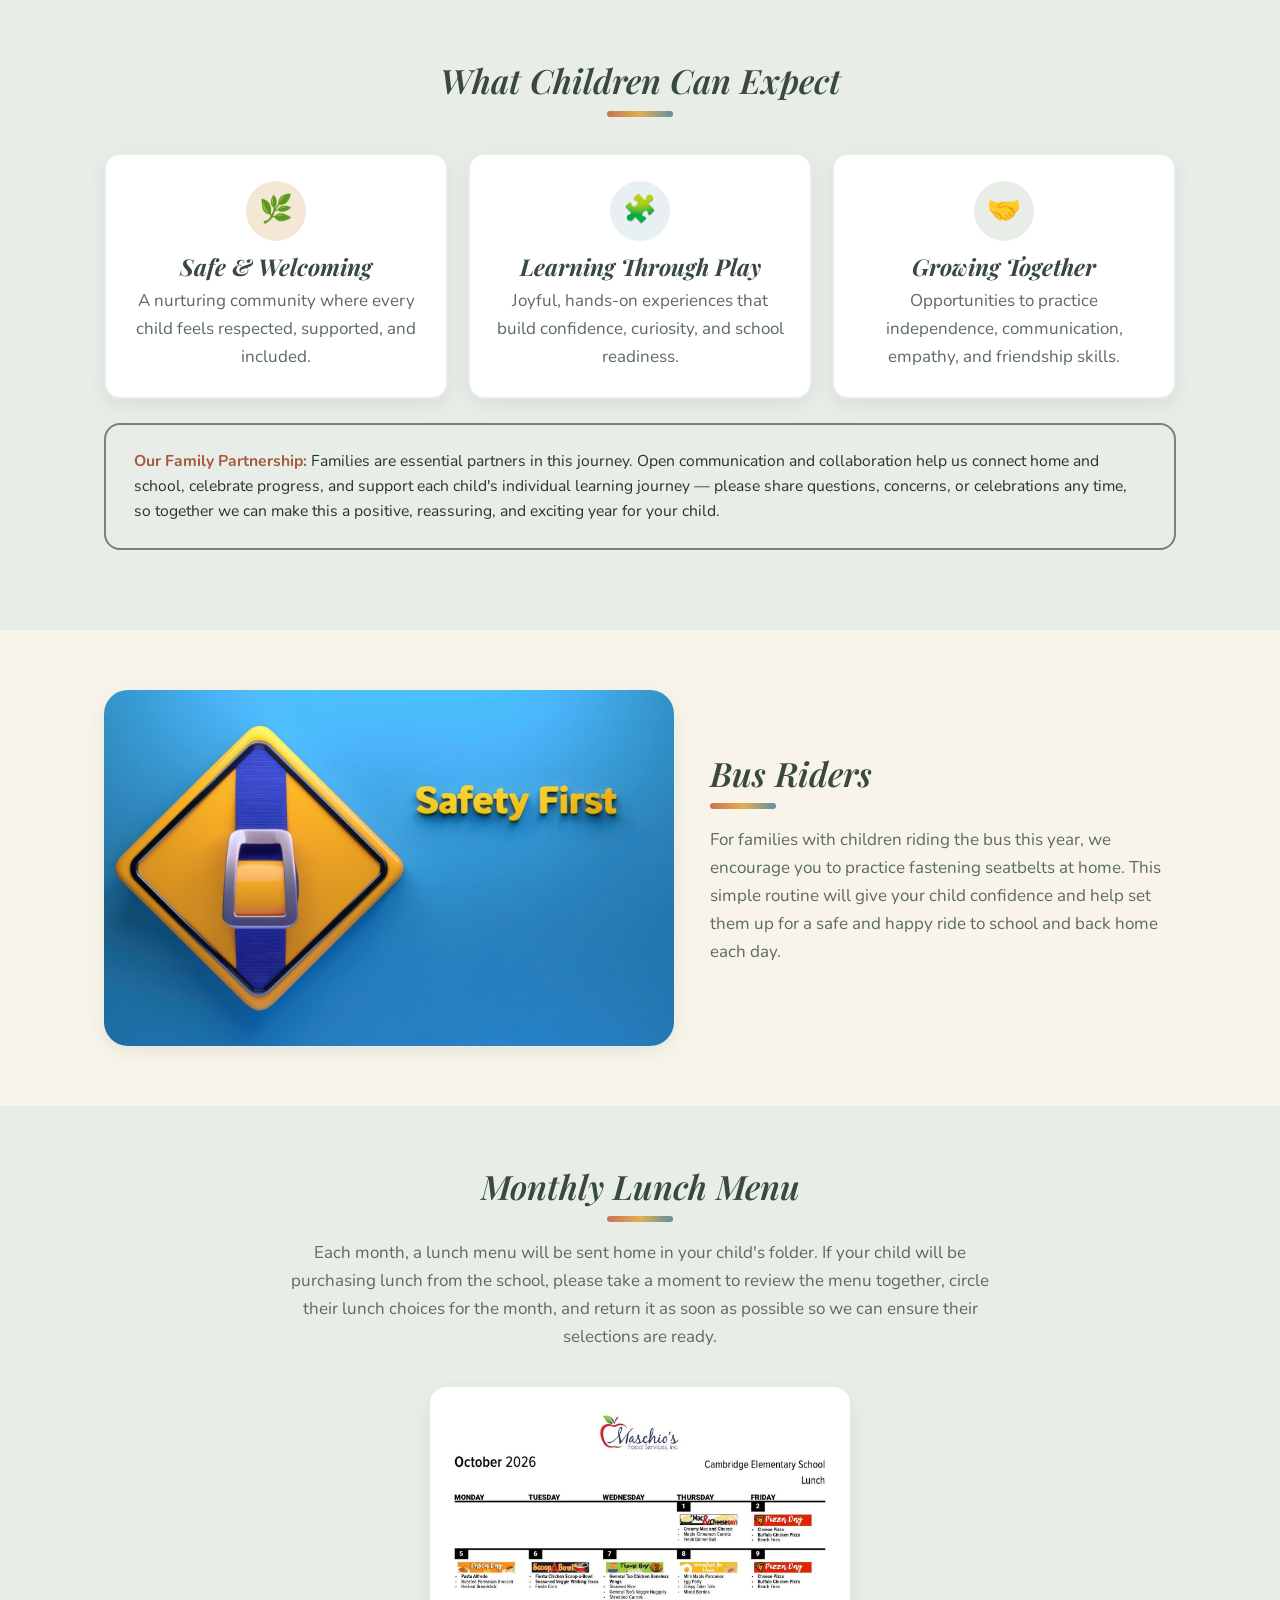
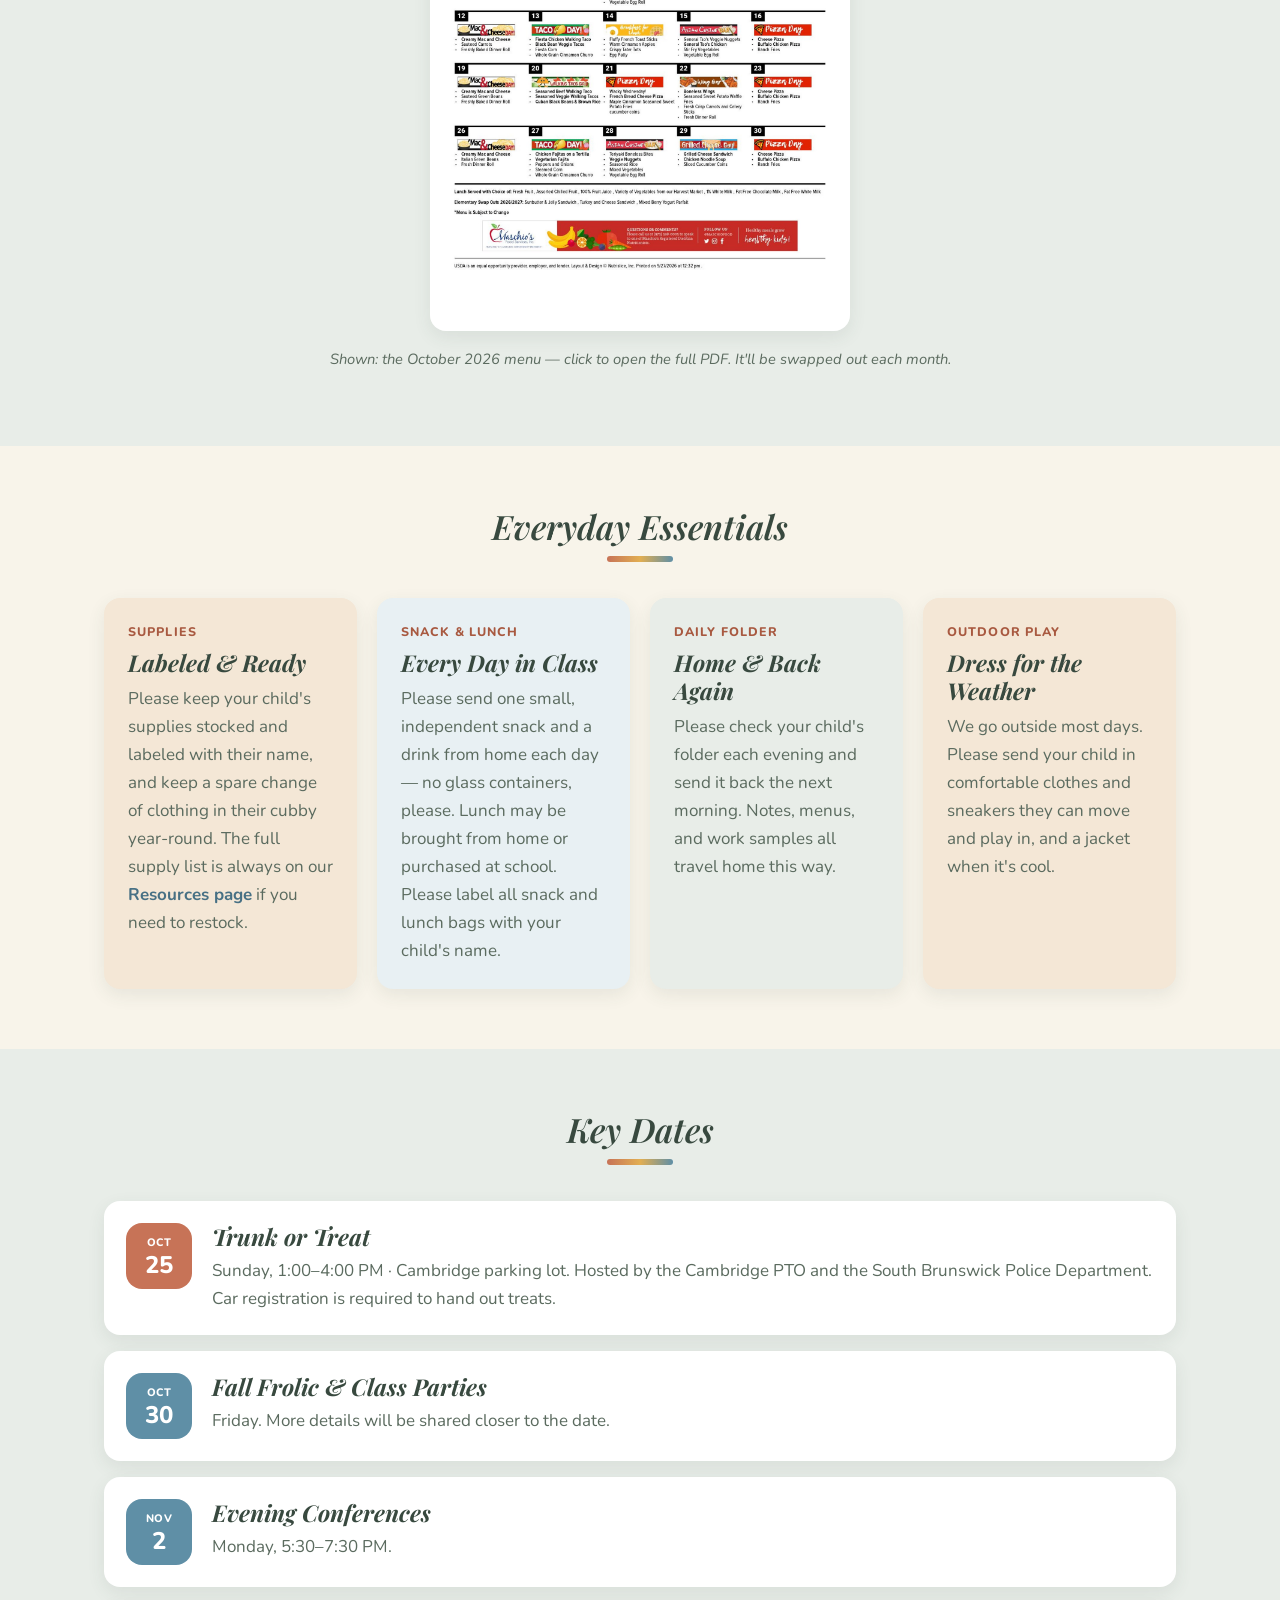
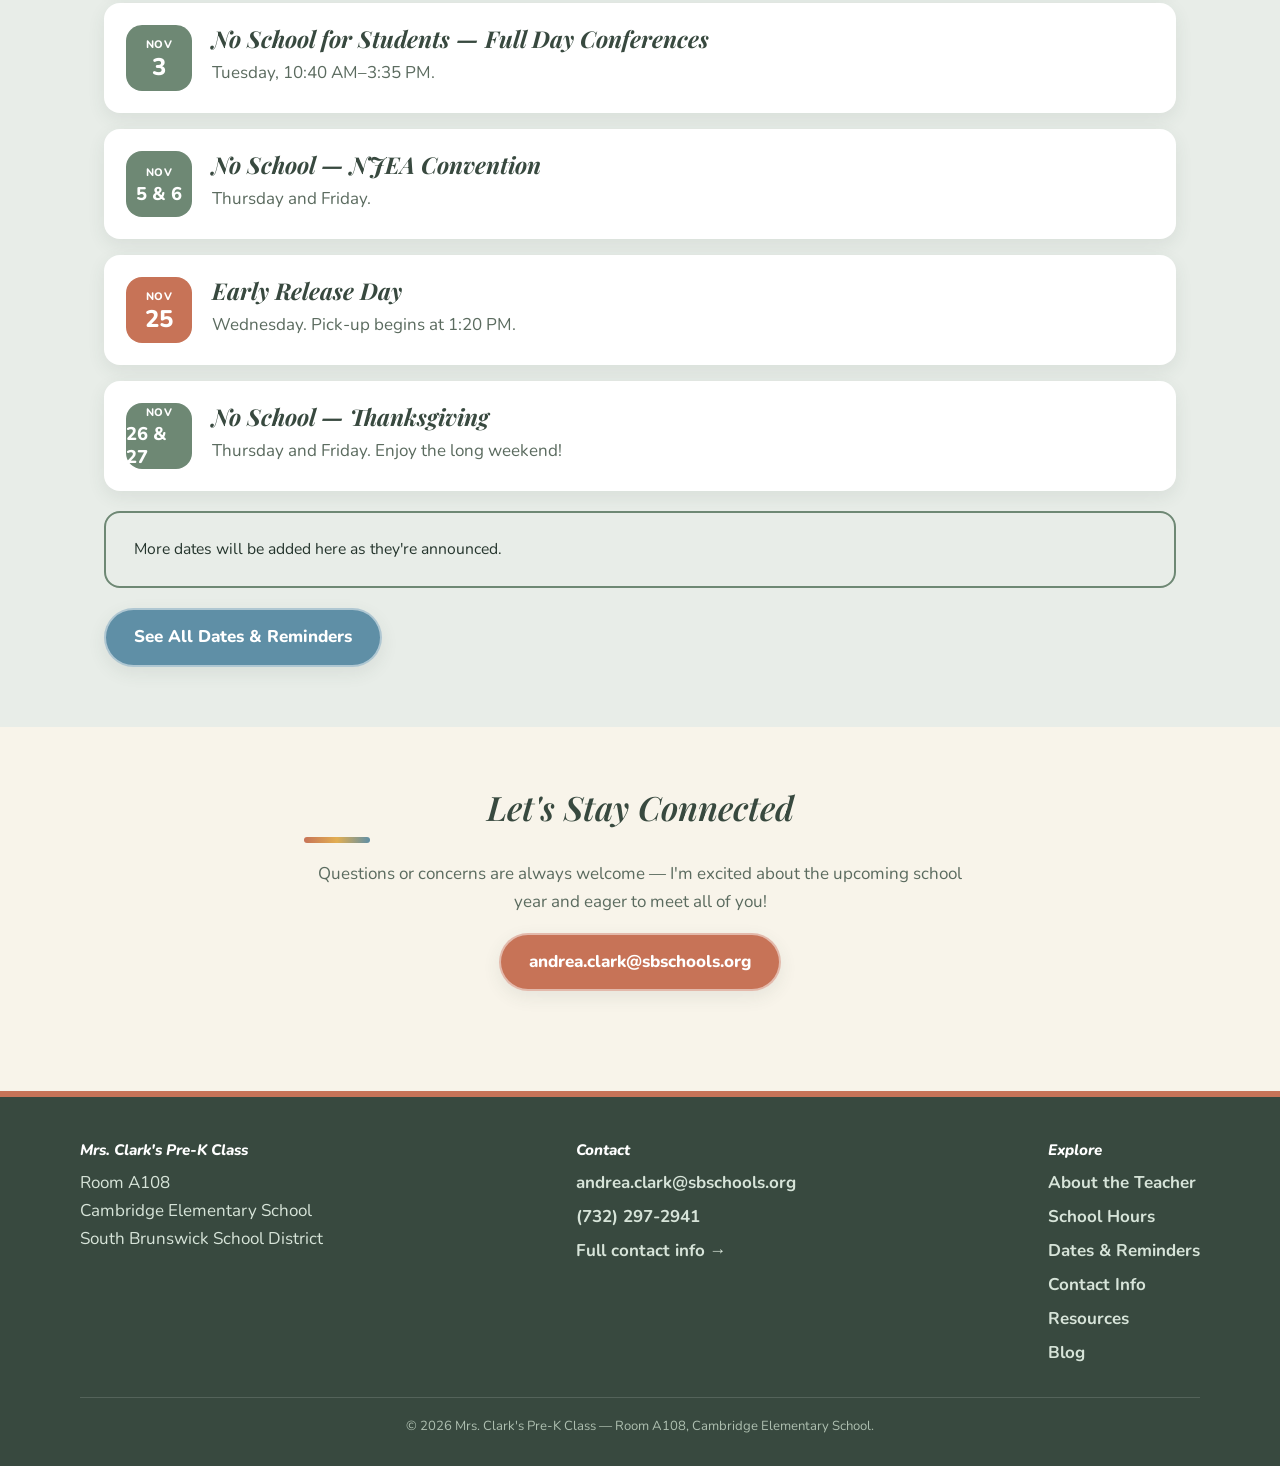
==== commit 678a5ce5: "Add files via upload" ====
--- a/index.html
+++ b/index.html
@@ -148,7 +148,7 @@
           <h2>Monthly Lunch Menu</h2>
           <p>Each month, a lunch menu will be sent home in your child's folder. If your child will be purchasing lunch from the school, please take a moment to review the menu together, circle their lunch choices for the month, and return it as soon as possible so we can ensure their selections are ready.</p>
         </div>
-        <a href="assets/docs/lunch-menu-october-2026.pdf" target="_blank" rel="noopener" style="max-width:420px; display:block; margin:0 auto;">
+        <a href="assets/docs/Cambridge%20Elementary_October%20Lunch%20Menu.pdf" target="_blank" rel="noopener" style="max-width:420px; display:block; margin:0 auto;">
           <img src="assets/img/october-lunch-menu.jpg" alt="Cambridge Elementary School October 2026 Lunch Menu — click to open the full PDF" style="width:100%; border-radius: var(--radius-md); box-shadow: var(--shadow-card);">
         </a>
         <p style="text-align:center; margin-top:16px; color:var(--ink-soft); font-size:0.92rem;"><em>Shown: the October 2026 menu — click to open the full PDF. It'll be swapped out each month.</em></p>
@@ -204,6 +204,46 @@
           <div class="date-body">
             <h3>Fall Frolic &amp; Class Parties</h3>
             <p>Friday. More details will be shared closer to the date.</p>
+          </div>
+        </div>
+
+        <div class="date-card">
+          <div class="date-badge dusty-blue"><span class="dm">Nov</span><span class="dd">2</span></div>
+          <div class="date-body">
+            <h3>Evening Conferences</h3>
+            <p>Monday, 5:30–7:30 PM.</p>
+          </div>
+        </div>
+
+        <div class="date-card">
+          <div class="date-badge sage"><span class="dm">Nov</span><span class="dd">3</span></div>
+          <div class="date-body">
+            <h3>No School for Students — Full Day Conferences</h3>
+            <p>Tuesday, 10:40 AM–3:35 PM.</p>
+          </div>
+        </div>
+
+        <div class="date-card">
+          <div class="date-badge sage"><span class="dm">Nov</span><span class="dd" style="font-size:1.15rem; line-height:1.25;">5 &amp; 6</span></div>
+          <div class="date-body">
+            <h3>No School — NJEA Convention</h3>
+            <p>Thursday and Friday.</p>
+          </div>
+        </div>
+
+        <div class="date-card">
+          <div class="date-badge terracotta"><span class="dm">Nov</span><span class="dd">25</span></div>
+          <div class="date-body">
+            <h3>Early Release Day</h3>
+            <p>Wednesday. Pick-up begins at 1:20 PM.</p>
+          </div>
+        </div>
+
+        <div class="date-card">
+          <div class="date-badge sage"><span class="dm">Nov</span><span class="dd" style="font-size:1.15rem; line-height:1.25;">26 &amp; 27</span></div>
+          <div class="date-body">
+            <h3>No School — Thanksgiving</h3>
+            <p>Thursday and Friday. Enjoy the long weekend!</p>
           </div>
         </div>
 
